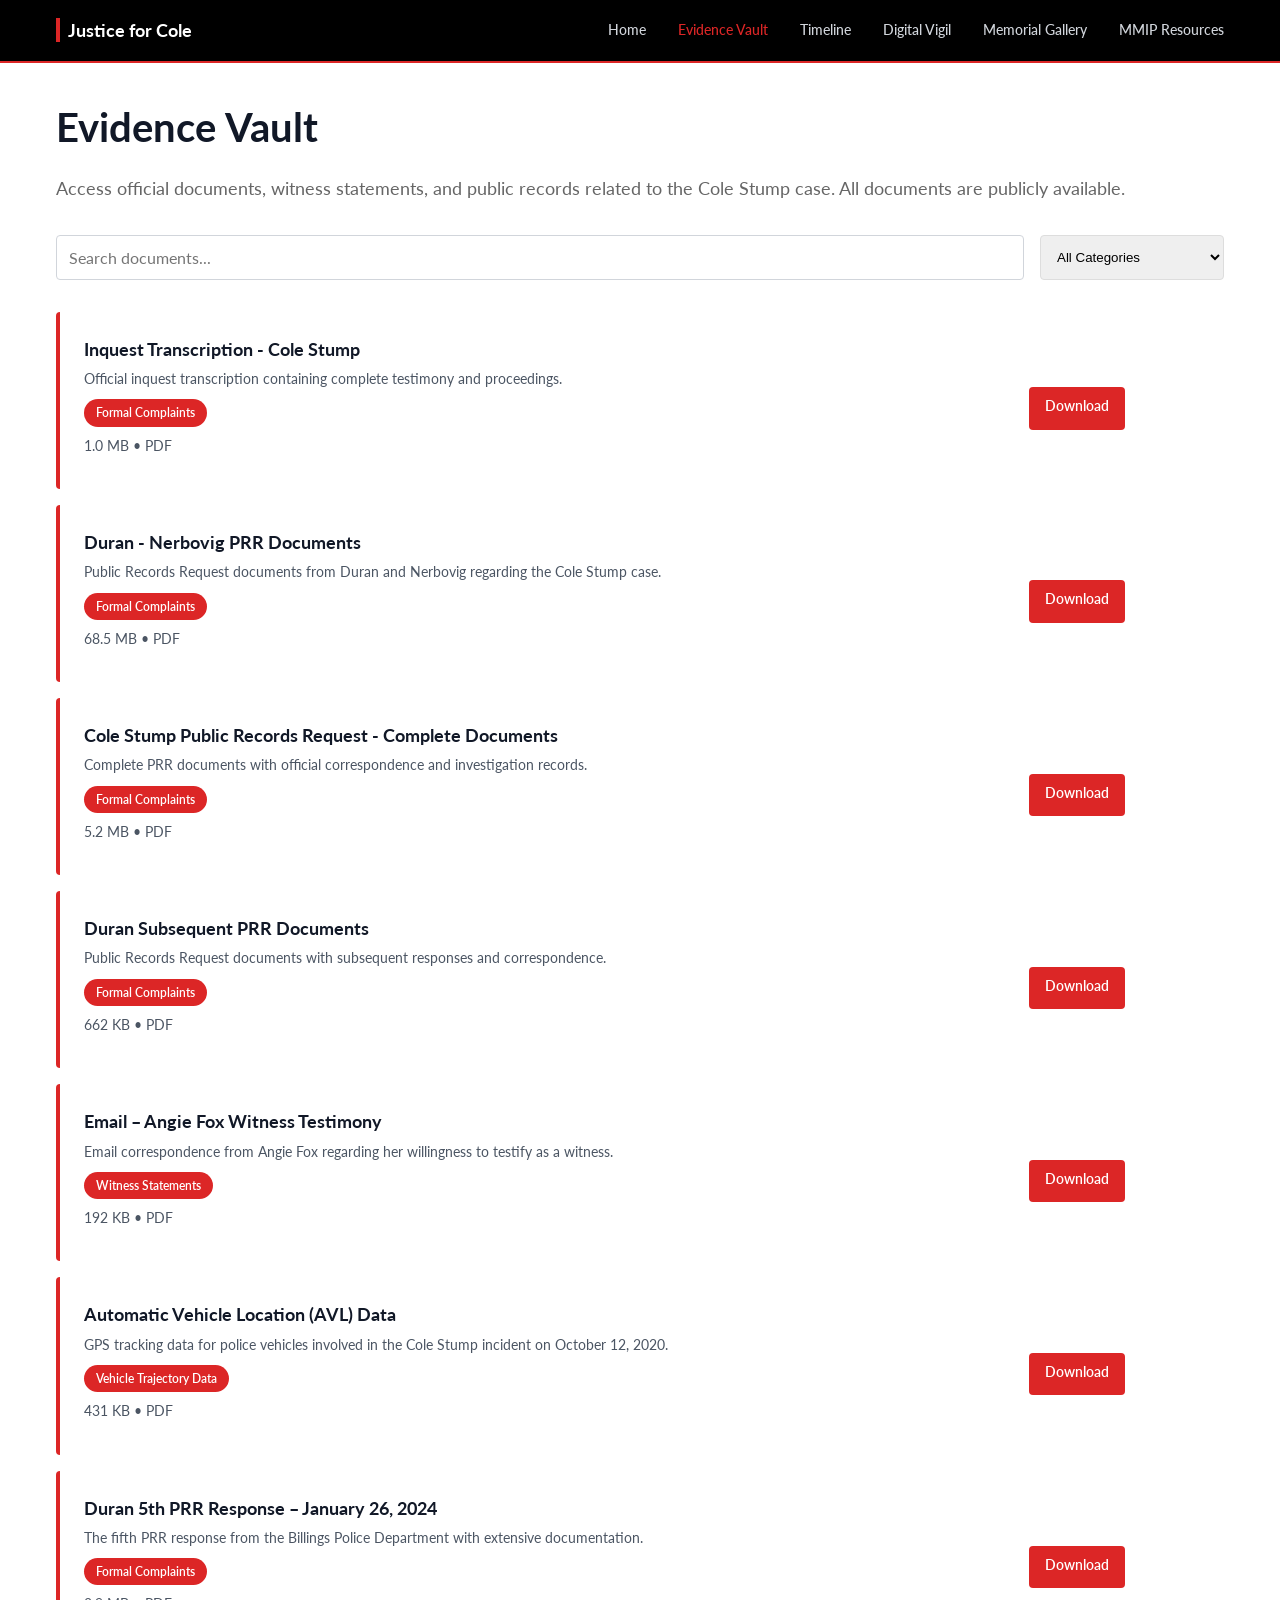
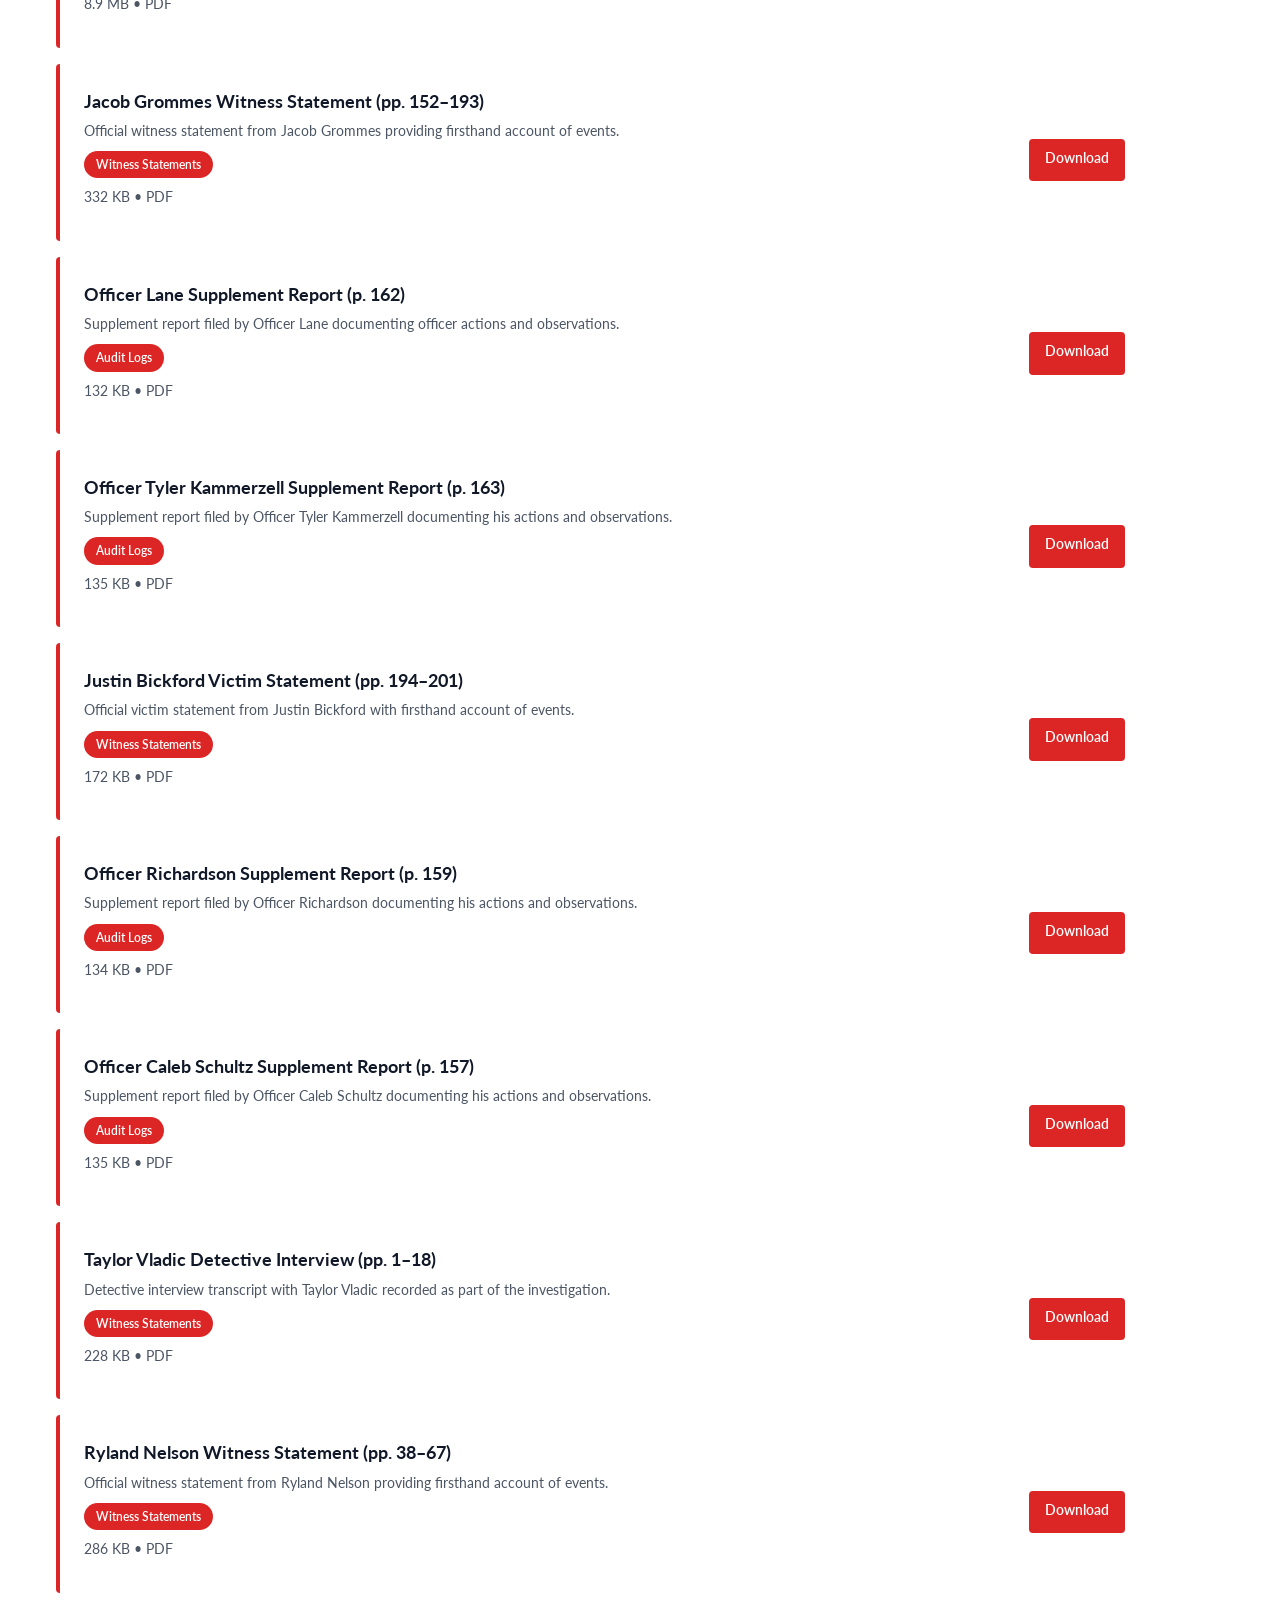
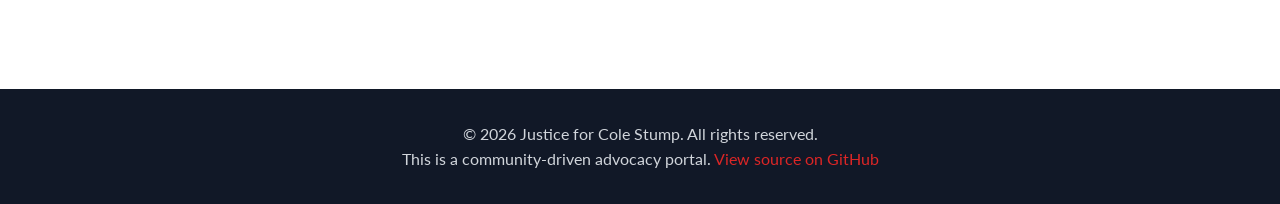
==== evidence-vault.html @ f4d01544 "Initial commit: Justice for Cole Stump - Static website" ====
<!DOCTYPE html>
<html lang="en">
<head>
  <meta charset="UTF-8">
  <meta name="viewport" content="width=device-width, initial-scale=1.0">
  <title>Evidence Vault - Justice for Cole Stump</title>
  <link rel="preconnect" href="https://fonts.googleapis.com">
  <link rel="preconnect" href="https://fonts.gstatic.com" crossorigin>
  <link href="https://fonts.googleapis.com/css2?family=Playfair+Display:wght@700;800;900&family=Lato:wght@400;500;700&display=swap" rel="stylesheet">
  <link rel="stylesheet" href="css/style.css">
</head>
<body>
  <!-- Navigation Header -->
  <header>
    <div class="header-container">
      <a href="index.html" class="logo">
        <div class="logo-bar"></div>
        <span>Justice for Cole</span>
      </a>
      
      <nav>
        <a href="index.html">Home</a>
        <a href="evidence-vault.html">Evidence Vault</a>
        <a href="timeline.html">Timeline</a>
        <a href="vigil.html">Digital Vigil</a>
        <a href="gallery.html">Memorial Gallery</a>
        <a href="mmip-resources.html">MMIP Resources</a>
      </nav>

      <button class="menu-toggle">☰</button>
    </div>

    <nav class="mobile-nav">
      <a href="index.html">Home</a>
      <a href="evidence-vault.html">Evidence Vault</a>
      <a href="timeline.html">Timeline</a>
      <a href="vigil.html">Digital Vigil</a>
      <a href="gallery.html">Memorial Gallery</a>
      <a href="mmip-resources.html">MMIP Resources</a>
    </nav>
  </header>

  <!-- Main Content -->
  <main>
    <section class="container">
      <h1 style="font-size: 2.5rem; margin-bottom: 1rem;">Evidence Vault</h1>
      <p style="font-size: 1.1rem; color: #666; margin-bottom: 2rem;">
        Access official documents, witness statements, and public records related to the Cole Stump case. All documents are publicly available.
      </p>

      <!-- Search and Filter -->
      <div style="display: flex; gap: 1rem; margin-bottom: 2rem; flex-wrap: wrap;">
        <input 
          type="text" 
          id="evidence-search" 
          placeholder="Search documents..." 
          style="flex: 1; min-width: 200px;"
        >
        <select id="category-filter" style="padding: 0.75rem; border: 1px solid #ddd; border-radius: 4px;">
          <option value="">All Categories</option>
          <option value="Formal Complaints">Formal Complaints</option>
          <option value="Witness Statements">Witness Statements</option>
          <option value="Audit Logs">Audit Logs</option>
          <option value="Vehicle Trajectory Data">Vehicle Trajectory Data</option>
        </select>
      </div>

      <!-- Evidence List -->
      <div class="evidence-list">
        <!-- Document 1 -->
        <div class="evidence-item">
          <div class="evidence-info">
            <h4>Inquest Transcription - Cole Stump</h4>
            <p>Official inquest transcription containing complete testimony and proceedings.</p>
            <span class="evidence-category">Formal Complaints</span>
            <p class="text-small text-gray" style="margin-top: 0.5rem;">1.0 MB • PDF</p>
          </div>
          <div class="evidence-actions">
            <a href="documents/inquest-transcription.pdf" target="_blank" class="btn btn-primary btn-small">Download</a>
            <a href="documents/inquest-transcription.pdf" class="btn btn-secondary btn-small">View</a>
          </div>
        </div>

        <!-- Document 2 -->
        <div class="evidence-item">
          <div class="evidence-info">
            <h4>Duran - Nerbovig PRR Documents</h4>
            <p>Public Records Request documents from Duran and Nerbovig regarding the Cole Stump case.</p>
            <span class="evidence-category">Formal Complaints</span>
            <p class="text-small text-gray" style="margin-top: 0.5rem;">68.5 MB • PDF</p>
          </div>
          <div class="evidence-actions">
            <a href="documents/duran-nerbovig-prr.pdf" target="_blank" class="btn btn-primary btn-small">Download</a>
            <a href="documents/duran-nerbovig-prr.pdf" class="btn btn-secondary btn-small">View</a>
          </div>
        </div>

        <!-- Document 3 -->
        <div class="evidence-item">
          <div class="evidence-info">
            <h4>Cole Stump Public Records Request - Complete Documents</h4>
            <p>Complete PRR documents with official correspondence and investigation records.</p>
            <span class="evidence-category">Formal Complaints</span>
            <p class="text-small text-gray" style="margin-top: 0.5rem;">5.2 MB • PDF</p>
          </div>
          <div class="evidence-actions">
            <a href="documents/cole-stump-prr.pdf" target="_blank" class="btn btn-primary btn-small">Download</a>
            <a href="documents/cole-stump-prr.pdf" class="btn btn-secondary btn-small">View</a>
          </div>
        </div>

        <!-- Document 4 -->
        <div class="evidence-item">
          <div class="evidence-info">
            <h4>Duran Subsequent PRR Documents</h4>
            <p>Public Records Request documents with subsequent responses and correspondence.</p>
            <span class="evidence-category">Formal Complaints</span>
            <p class="text-small text-gray" style="margin-top: 0.5rem;">662 KB • PDF</p>
          </div>
          <div class="evidence-actions">
            <a href="documents/duran-subsequent-prr.pdf" target="_blank" class="btn btn-primary btn-small">Download</a>
            <a href="documents/duran-subsequent-prr.pdf" class="btn btn-secondary btn-small">View</a>
          </div>
        </div>

        <!-- Document 5 -->
        <div class="evidence-item">
          <div class="evidence-info">
            <h4>Email – Angie Fox Witness Testimony</h4>
            <p>Email correspondence from Angie Fox regarding her willingness to testify as a witness.</p>
            <span class="evidence-category">Witness Statements</span>
            <p class="text-small text-gray" style="margin-top: 0.5rem;">192 KB • PDF</p>
          </div>
          <div class="evidence-actions">
            <a href="documents/angie-fox-testimony.pdf" target="_blank" class="btn btn-primary btn-small">Download</a>
            <a href="documents/angie-fox-testimony.pdf" class="btn btn-secondary btn-small">View</a>
          </div>
        </div>

        <!-- Document 6 -->
        <div class="evidence-item">
          <div class="evidence-info">
            <h4>Automatic Vehicle Location (AVL) Data</h4>
            <p>GPS tracking data for police vehicles involved in the Cole Stump incident on October 12, 2020.</p>
            <span class="evidence-category">Vehicle Trajectory Data</span>
            <p class="text-small text-gray" style="margin-top: 0.5rem;">431 KB • PDF</p>
          </div>
          <div class="evidence-actions">
            <a href="documents/avl-data.pdf" target="_blank" class="btn btn-primary btn-small">Download</a>
            <a href="documents/avl-data.pdf" class="btn btn-secondary btn-small">View</a>
          </div>
        </div>

        <!-- Document 7 -->
        <div class="evidence-item">
          <div class="evidence-info">
            <h4>Duran 5th PRR Response – January 26, 2024</h4>
            <p>The fifth PRR response from the Billings Police Department with extensive documentation.</p>
            <span class="evidence-category">Formal Complaints</span>
            <p class="text-small text-gray" style="margin-top: 0.5rem;">8.9 MB • PDF</p>
          </div>
          <div class="evidence-actions">
            <a href="documents/duran-5th-prr.pdf" target="_blank" class="btn btn-primary btn-small">Download</a>
            <a href="documents/duran-5th-prr.pdf" class="btn btn-secondary btn-small">View</a>
          </div>
        </div>

        <!-- Document 8 -->
        <div class="evidence-item">
          <div class="evidence-info">
            <h4>Jacob Grommes Witness Statement (pp. 152–193)</h4>
            <p>Official witness statement from Jacob Grommes providing firsthand account of events.</p>
            <span class="evidence-category">Witness Statements</span>
            <p class="text-small text-gray" style="margin-top: 0.5rem;">332 KB • PDF</p>
          </div>
          <div class="evidence-actions">
            <a href="documents/grommes-statement.pdf" target="_blank" class="btn btn-primary btn-small">Download</a>
            <a href="documents/grommes-statement.pdf" class="btn btn-secondary btn-small">View</a>
          </div>
        </div>

        <!-- Document 9 -->
        <div class="evidence-item">
          <div class="evidence-info">
            <h4>Officer Lane Supplement Report (p. 162)</h4>
            <p>Supplement report filed by Officer Lane documenting officer actions and observations.</p>
            <span class="evidence-category">Audit Logs</span>
            <p class="text-small text-gray" style="margin-top: 0.5rem;">132 KB • PDF</p>
          </div>
          <div class="evidence-actions">
            <a href="documents/lane-report.pdf" target="_blank" class="btn btn-primary btn-small">Download</a>
            <a href="documents/lane-report.pdf" class="btn btn-secondary btn-small">View</a>
          </div>
        </div>

        <!-- Document 10 -->
        <div class="evidence-item">
          <div class="evidence-info">
            <h4>Officer Tyler Kammerzell Supplement Report (p. 163)</h4>
            <p>Supplement report filed by Officer Tyler Kammerzell documenting his actions and observations.</p>
            <span class="evidence-category">Audit Logs</span>
            <p class="text-small text-gray" style="margin-top: 0.5rem;">135 KB • PDF</p>
          </div>
          <div class="evidence-actions">
            <a href="documents/kammerzell-report.pdf" target="_blank" class="btn btn-primary btn-small">Download</a>
            <a href="documents/kammerzell-report.pdf" class="btn btn-secondary btn-small">View</a>
          </div>
        </div>

        <!-- Document 11 -->
        <div class="evidence-item">
          <div class="evidence-info">
            <h4>Justin Bickford Victim Statement (pp. 194–201)</h4>
            <p>Official victim statement from Justin Bickford with firsthand account of events.</p>
            <span class="evidence-category">Witness Statements</span>
            <p class="text-small text-gray" style="margin-top: 0.5rem;">172 KB • PDF</p>
          </div>
          <div class="evidence-actions">
            <a href="documents/bickford-statement.pdf" target="_blank" class="btn btn-primary btn-small">Download</a>
            <a href="documents/bickford-statement.pdf" class="btn btn-secondary btn-small">View</a>
          </div>
        </div>

        <!-- Document 12 -->
        <div class="evidence-item">
          <div class="evidence-info">
            <h4>Officer Richardson Supplement Report (p. 159)</h4>
            <p>Supplement report filed by Officer Richardson documenting his actions and observations.</p>
            <span class="evidence-category">Audit Logs</span>
            <p class="text-small text-gray" style="margin-top: 0.5rem;">134 KB • PDF</p>
          </div>
          <div class="evidence-actions">
            <a href="documents/richardson-report.pdf" target="_blank" class="btn btn-primary btn-small">Download</a>
            <a href="documents/richardson-report.pdf" class="btn btn-secondary btn-small">View</a>
          </div>
        </div>

        <!-- Document 13 -->
        <div class="evidence-item">
          <div class="evidence-info">
            <h4>Officer Caleb Schultz Supplement Report (p. 157)</h4>
            <p>Supplement report filed by Officer Caleb Schultz documenting his actions and observations.</p>
            <span class="evidence-category">Audit Logs</span>
            <p class="text-small text-gray" style="margin-top: 0.5rem;">135 KB • PDF</p>
          </div>
          <div class="evidence-actions">
            <a href="documents/schultz-report.pdf" target="_blank" class="btn btn-primary btn-small">Download</a>
            <a href="documents/schultz-report.pdf" class="btn btn-secondary btn-small">View</a>
          </div>
        </div>

        <!-- Document 14 -->
        <div class="evidence-item">
          <div class="evidence-info">
            <h4>Taylor Vladic Detective Interview (pp. 1–18)</h4>
            <p>Detective interview transcript with Taylor Vladic recorded as part of the investigation.</p>
            <span class="evidence-category">Witness Statements</span>
            <p class="text-small text-gray" style="margin-top: 0.5rem;">228 KB • PDF</p>
          </div>
          <div class="evidence-actions">
            <a href="documents/vladic-interview.pdf" target="_blank" class="btn btn-primary btn-small">Download</a>
            <a href="documents/vladic-interview.pdf" class="btn btn-secondary btn-small">View</a>
          </div>
        </div>

        <!-- Document 15 -->
        <div class="evidence-item">
          <div class="evidence-info">
            <h4>Ryland Nelson Witness Statement (pp. 38–67)</h4>
            <p>Official witness statement from Ryland Nelson providing firsthand account of events.</p>
            <span class="evidence-category">Witness Statements</span>
            <p class="text-small text-gray" style="margin-top: 0.5rem;">286 KB • PDF</p>
          </div>
          <div class="evidence-actions">
            <a href="documents/nelson-statement.pdf" target="_blank" class="btn btn-primary btn-small">Download</a>
            <a href="documents/nelson-statement.pdf" class="btn btn-secondary btn-small">View</a>
          </div>
        </div>
      </div>
    </section>
  </main>

  <!-- Footer -->
  <footer>
    <p>&copy; 2026 Justice for Cole Stump. All rights reserved.</p>
    <p>This is a community-driven advocacy portal. <a href="https://github.com/tduran2003/cole-stump-justice-static">View source on GitHub</a></p>
  </footer>

  <script src="js/main.js"></script>
</body>
</html>
---- css/style.css ----
/* ============================================================================
   Justice for Cole Stump - Static HTML/CSS/JS Website
   Pure static site - No backend required
   ============================================================================ */

:root {
  --color-black: #000000;
  --color-white: #ffffff;
  --color-red: #dc2626;
  --color-red-dark: #991b1b;
  --color-gray-900: #111827;
  --color-gray-800: #1f2937;
  --color-gray-700: #374151;
  --color-gray-600: #4b5563;
  --color-gray-300: #d1d5db;
  --color-gray-200: #e5e7eb;
  --color-gray-100: #f3f4f6;
}

* {
  margin: 0;
  padding: 0;
  box-sizing: border-box;
}

html {
  scroll-behavior: smooth;
}

body {
  font-family: 'Lato', -apple-system, BlinkMacSystemFont, 'Segoe UI', sans-serif;
  background-color: var(--color-white);
  color: var(--color-gray-900);
  line-height: 1.6;
}

/* ============================================================================
   Navigation Header
   ============================================================================ */

header {
  background-color: var(--color-black);
  color: var(--color-white);
  position: sticky;
  top: 0;
  z-index: 50;
  border-bottom: 2px solid var(--color-red);
}

.header-container {
  max-width: 1200px;
  margin: 0 auto;
  padding: 1rem;
  display: flex;
  justify-content: space-between;
  align-items: center;
}

.logo {
  display: flex;
  align-items: center;
  gap: 0.5rem;
  text-decoration: none;
  color: var(--color-white);
  font-weight: bold;
  font-size: 1.125rem;
  transition: opacity 0.3s;
}

.logo:hover {
  opacity: 0.8;
}

.logo-bar {
  width: 4px;
  height: 24px;
  background-color: var(--color-red);
}

/* Desktop Navigation */
nav {
  display: flex;
  gap: 2rem;
}

nav a {
  color: var(--color-gray-300);
  text-decoration: none;
  font-weight: 500;
  font-size: 0.875rem;
  transition: color 0.3s;
}

nav a:hover {
  color: var(--color-red);
}

/* Mobile Menu Button */
.menu-toggle {
  display: none;
  background: none;
  border: none;
  color: var(--color-white);
  cursor: pointer;
  font-size: 1.5rem;
  padding: 0.5rem;
}

/* Mobile Navigation */
.mobile-nav {
  display: none;
  position: absolute;
  top: 100%;
  left: 0;
  right: 0;
  background-color: var(--color-black);
  border-top: 1px solid var(--color-gray-800);
  padding: 1rem;
  flex-direction: column;
  gap: 0.5rem;
}

.mobile-nav.active {
  display: flex;
}

.mobile-nav a {
  display: block;
  padding: 0.75rem 1rem;
  color: var(--color-gray-300);
  text-decoration: none;
  border-radius: 4px;
  transition: background-color 0.3s;
}

.mobile-nav a:hover {
  background-color: var(--color-red);
  color: var(--color-white);
}

/* ============================================================================
   Main Content
   ============================================================================ */

main {
  min-height: calc(100vh - 200px);
}

.container {
  max-width: 1200px;
  margin: 0 auto;
  padding: 2rem 1rem;
}

/* ============================================================================
   Hero Section
   ============================================================================ */

.hero {
  background: linear-gradient(135deg, rgba(0,0,0,0.8) 0%, rgba(153,27,27,0.6) 100%),
              url('data:image/svg+xml,<svg xmlns="http://www.w3.org/2000/svg" viewBox="0 0 1200 600"><defs><pattern id="grid" width="40" height="40" patternUnits="userSpaceOnUse"><path d="M 40 0 L 0 0 0 40" fill="none" stroke="rgba(255,255,255,0.05)" stroke-width="1"/></pattern></defs><rect width="1200" height="600" fill="black"/><rect width="1200" height="600" fill="url(%23grid)"/></svg>');
  background-attachment: fixed;
  color: var(--color-white);
  padding: 6rem 2rem;
  text-align: center;
  min-height: 500px;
  display: flex;
  flex-direction: column;
  justify-content: center;
  align-items: center;
}

.hero h1 {
  font-family: 'Playfair Display', serif;
  font-size: 3.5rem;
  font-weight: 900;
  margin-bottom: 1rem;
  text-shadow: 2px 2px 4px rgba(0,0,0,0.5);
}

.hero p {
  font-size: 1.25rem;
  max-width: 600px;
  margin-bottom: 2rem;
  line-height: 1.8;
}

.hero-buttons {
  display: flex;
  gap: 1rem;
  justify-content: center;
  flex-wrap: wrap;
}

/* ============================================================================
   Buttons
   ============================================================================ */

.btn {
  display: inline-block;
  padding: 0.75rem 1.5rem;
  border-radius: 4px;
  text-decoration: none;
  font-weight: 600;
  transition: all 0.3s;
  cursor: pointer;
  border: none;
  font-size: 1rem;
}

.btn-primary {
  background-color: var(--color-red);
  color: var(--color-white);
}

.btn-primary:hover {
  background-color: var(--color-red-dark);
  transform: translateY(-2px);
}

.btn-secondary {
  background-color: transparent;
  color: var(--color-white);
  border: 2px solid var(--color-white);
}

.btn-secondary:hover {
  background-color: var(--color-white);
  color: var(--color-black);
}

/* ============================================================================
   Cards & Sections
   ============================================================================ */

.card {
  background-color: var(--color-white);
  border: 1px solid var(--color-gray-200);
  border-radius: 8px;
  padding: 1.5rem;
  transition: all 0.3s;
}

.card:hover {
  box-shadow: 0 10px 25px rgba(0,0,0,0.1);
  transform: translateY(-2px);
}

.card h3 {
  font-size: 1.25rem;
  margin-bottom: 0.5rem;
  color: var(--color-gray-900);
}

.card p {
  color: var(--color-gray-600);
  margin-bottom: 1rem;
}

.cards-grid {
  display: grid;
  grid-template-columns: repeat(auto-fit, minmax(300px, 1fr));
  gap: 2rem;
  margin: 2rem 0;
}

/* ============================================================================
   Evidence Vault
   ============================================================================ */

.evidence-list {
  display: grid;
  gap: 1rem;
}

.evidence-item {
  background-color: var(--color-gray-50);
  border-left: 4px solid var(--color-red);
  padding: 1.5rem;
  border-radius: 4px;
  display: flex;
  justify-content: space-between;
  align-items: center;
  flex-wrap: wrap;
}

.evidence-info h4 {
  font-size: 1.1rem;
  margin-bottom: 0.25rem;
  color: var(--color-gray-900);
}

.evidence-info p {
  font-size: 0.875rem;
  color: var(--color-gray-600);
  margin-bottom: 0.5rem;
}

.evidence-category {
  display: inline-block;
  background-color: var(--color-red);
  color: var(--color-white);
  padding: 0.25rem 0.75rem;
  border-radius: 20px;
  font-size: 0.75rem;
  font-weight: 600;
}

.evidence-actions {
  display: flex;
  gap: 0.5rem;
  margin-top: 1rem;
}

.btn-small {
  padding: 0.5rem 1rem;
  font-size: 0.875rem;
}

/* ============================================================================
   Timeline
   ============================================================================ */

.timeline {
  position: relative;
  padding: 2rem 0;
}

.timeline::before {
  content: '';
  position: absolute;
  left: 50%;
  transform: translateX(-50%);
  width: 2px;
  height: 100%;
  background-color: var(--color-red);
}

.timeline-item {
  margin-bottom: 2rem;
  width: 45%;
}

.timeline-item:nth-child(odd) {
  margin-left: 0;
  text-align: right;
  padding-right: 5%;
}

.timeline-item:nth-child(even) {
  margin-left: 55%;
  text-align: left;
  padding-left: 5%;
}

.timeline-content {
  background-color: var(--color-gray-100);
  padding: 1.5rem;
  border-radius: 8px;
  position: relative;
}

.timeline-content::after {
  content: '';
  position: absolute;
  width: 12px;
  height: 12px;
  background-color: var(--color-red);
  border-radius: 50%;
  top: 1.5rem;
}

.timeline-item:nth-child(odd) .timeline-content::after {
  right: -28px;
}

.timeline-item:nth-child(even) .timeline-content::after {
  left: -28px;
}

.timeline-date {
  font-weight: 700;
  color: var(--color-red);
  margin-bottom: 0.5rem;
}

.timeline-title {
  font-size: 1.1rem;
  font-weight: 600;
  margin-bottom: 0.5rem;
}

/* ============================================================================
   Photo Gallery
   ============================================================================ */

.gallery {
  display: grid;
  grid-template-columns: repeat(auto-fill, minmax(250px, 1fr));
  gap: 1.5rem;
  margin: 2rem 0;
}

.gallery-item {
  position: relative;
  overflow: hidden;
  border-radius: 8px;
  aspect-ratio: 1;
  cursor: pointer;
  background-color: var(--color-gray-200);
}

.gallery-item img {
  width: 100%;
  height: 100%;
  object-fit: cover;
  transition: transform 0.3s;
}

.gallery-item:hover img {
  transform: scale(1.05);
}

.gallery-overlay {
  position: absolute;
  top: 0;
  left: 0;
  right: 0;
  bottom: 0;
  background-color: rgba(0,0,0,0.5);
  display: flex;
  align-items: center;
  justify-content: center;
  opacity: 0;
  transition: opacity 0.3s;
}

.gallery-item:hover .gallery-overlay {
  opacity: 1;
}

.gallery-overlay-text {
  color: var(--color-white);
  text-align: center;
}

/* Lightbox */
.lightbox {
  display: none;
  position: fixed;
  top: 0;
  left: 0;
  right: 0;
  bottom: 0;
  background-color: rgba(0,0,0,0.9);
  z-index: 1000;
  align-items: center;
  justify-content: center;
}

.lightbox.active {
  display: flex;
}

.lightbox-content {
  position: relative;
  max-width: 90%;
  max-height: 90%;
}

.lightbox-image {
  max-width: 100%;
  max-height: 100%;
}

.lightbox-close {
  position: absolute;
  top: 20px;
  right: 20px;
  background: none;
  border: none;
  color: var(--color-white);
  font-size: 2rem;
  cursor: pointer;
  z-index: 1001;
}

.lightbox-nav {
  position: absolute;
  top: 50%;
  transform: translateY(-50%);
  background: none;
  border: none;
  color: var(--color-white);
  font-size: 2rem;
  cursor: pointer;
  padding: 1rem;
  z-index: 1001;
}

.lightbox-prev {
  left: 20px;
}

.lightbox-next {
  right: 20px;
}

/* ============================================================================
   Forms
   ============================================================================ */

.form-group {
  margin-bottom: 1.5rem;
}

label {
  display: block;
  margin-bottom: 0.5rem;
  font-weight: 600;
  color: var(--color-gray-900);
}

input,
textarea {
  width: 100%;
  padding: 0.75rem;
  border: 1px solid var(--color-gray-300);
  border-radius: 4px;
  font-family: inherit;
  font-size: 1rem;
  transition: border-color 0.3s;
}

input:focus,
textarea:focus {
  outline: none;
  border-color: var(--color-red);
  box-shadow: 0 0 0 3px rgba(220, 38, 38, 0.1);
}

textarea {
  resize: vertical;
  min-height: 120px;
}

/* ============================================================================
   Footer
   ============================================================================ */

footer {
  background-color: var(--color-gray-900);
  color: var(--color-gray-300);
  padding: 2rem;
  text-align: center;
  margin-top: 4rem;
}

footer a {
  color: var(--color-red);
  text-decoration: none;
}

footer a:hover {
  text-decoration: underline;
}

/* ============================================================================
   Responsive Design
   ============================================================================ */

@media (max-width: 768px) {
  nav {
    display: none;
  }

  .menu-toggle {
    display: block;
  }

  .hero h1 {
    font-size: 2.5rem;
  }

  .hero p {
    font-size: 1rem;
  }

  .hero-buttons {
    flex-direction: column;
  }

  .btn {
    width: 100%;
    text-align: center;
  }

  .timeline::before {
    left: 0;
  }

  .timeline-item {
    width: 100%;
    margin-left: 0 !important;
    padding-left: 2rem !important;
    text-align: left !important;
    padding-right: 0 !important;
  }

  .timeline-content::after {
    left: -28px !important;
    right: auto !important;
  }

  .evidence-item {
    flex-direction: column;
    align-items: flex-start;
  }

  .evidence-actions {
    width: 100%;
    margin-top: 1rem;
  }

  .btn-small {
    flex: 1;
  }

  .gallery {
    grid-template-columns: repeat(auto-fill, minmax(150px, 1fr));
  }
}

@media (max-width: 480px) {
  .hero h1 {
    font-size: 1.75rem;
  }

  .container {
    padding: 1rem;
  }

  .cards-grid {
    grid-template-columns: 1fr;
  }
}

/* ============================================================================
   Utility Classes
   ============================================================================ */

.hidden {
  display: none;
}

.text-center {
  text-align: center;
}

.mt-1 { margin-top: 0.5rem; }
.mt-2 { margin-top: 1rem; }
.mt-4 { margin-top: 2rem; }
.mb-1 { margin-bottom: 0.5rem; }
.mb-2 { margin-bottom: 1rem; }
.mb-4 { margin-bottom: 2rem; }

.text-red { color: var(--color-red); }
.text-gray { color: var(--color-gray-600); }
.text-small { font-size: 0.875rem; }

.bg-gray-50 { background-color: #f9fafb; }
.bg-gray-100 { background-color: var(--color-gray-100); }
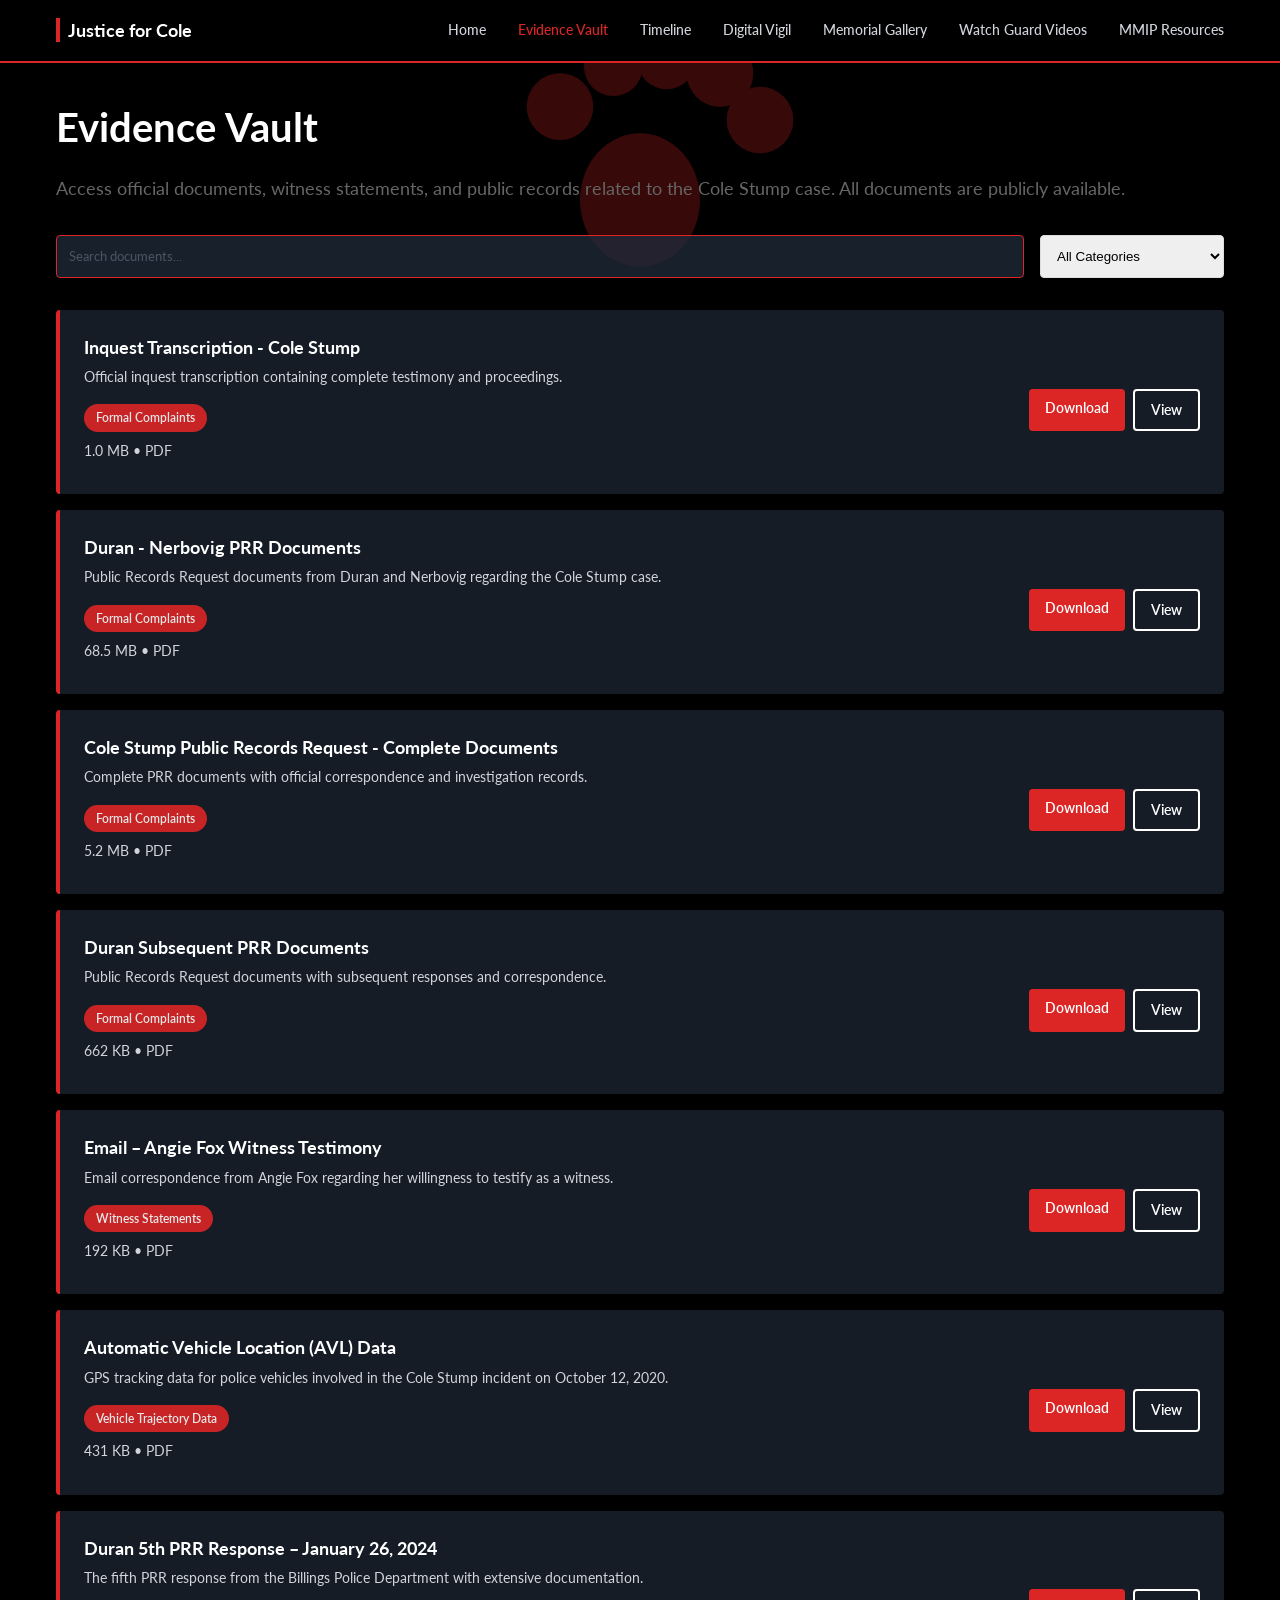
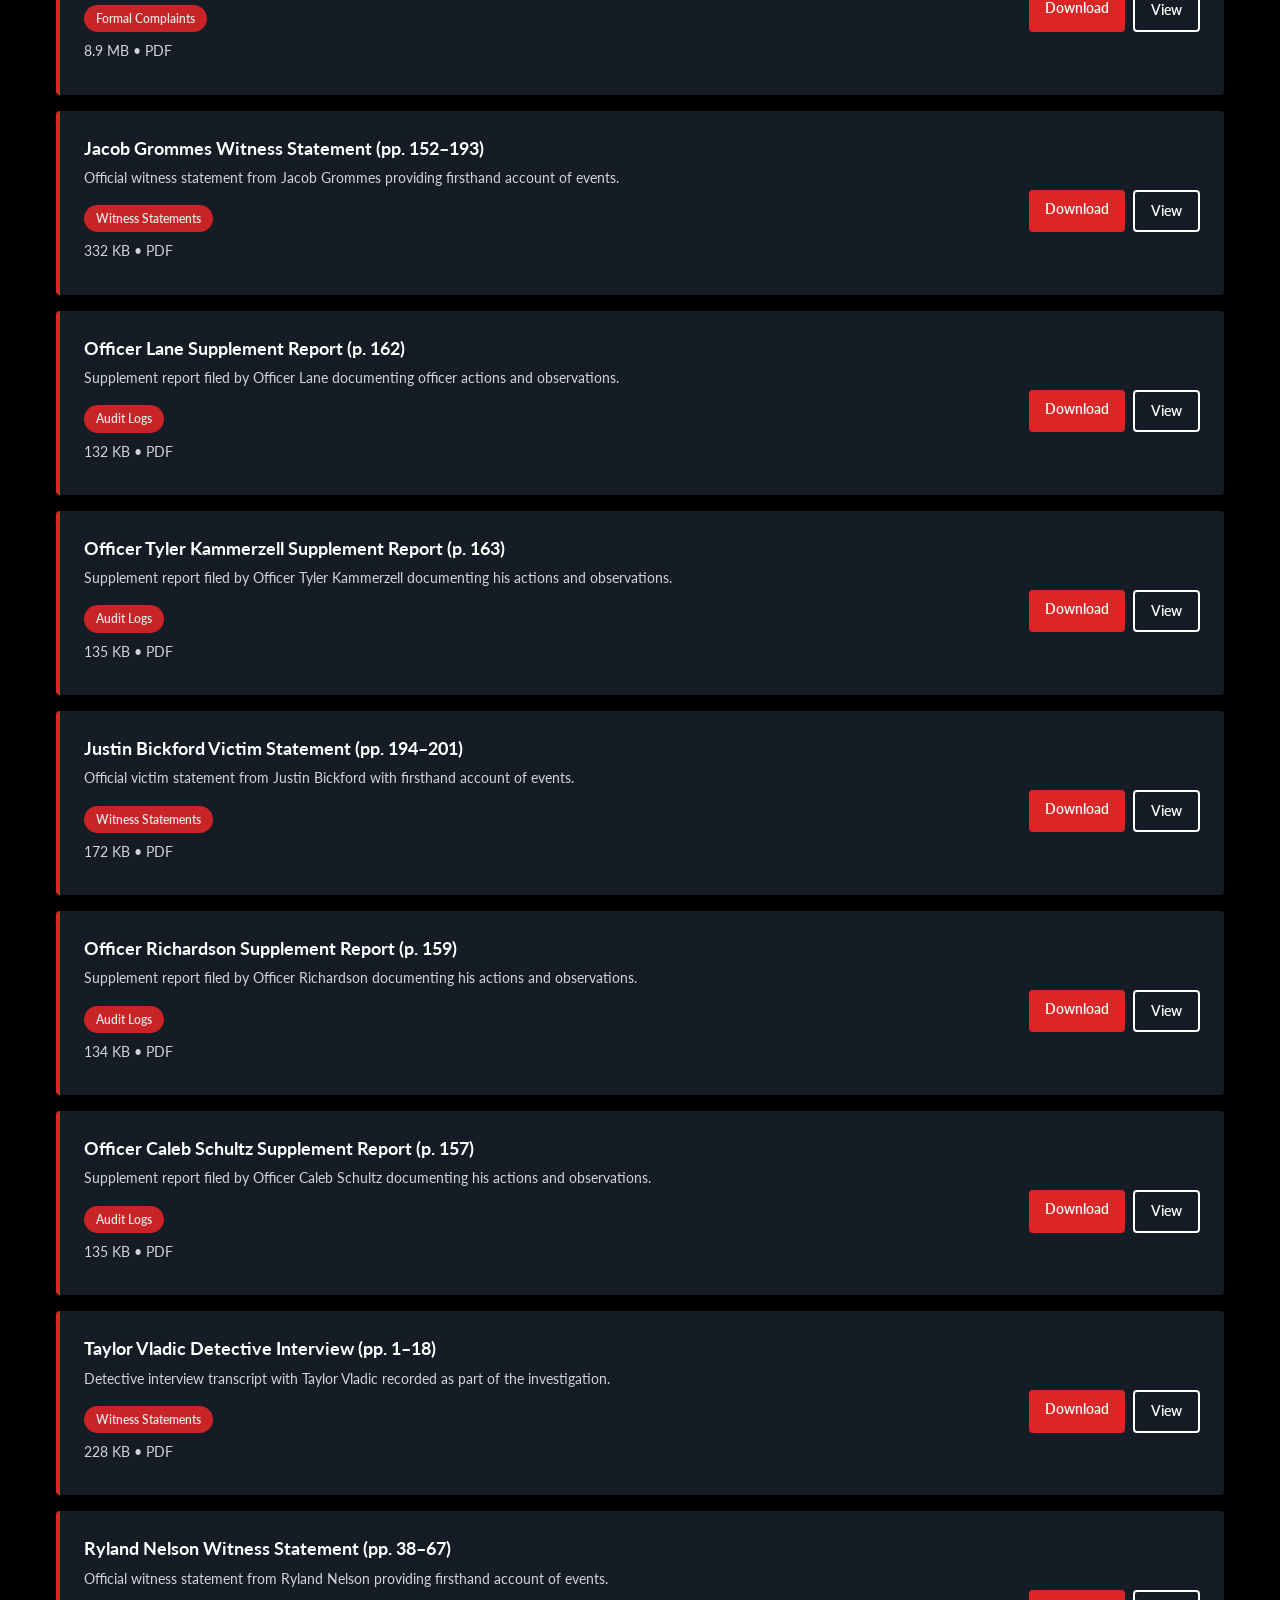
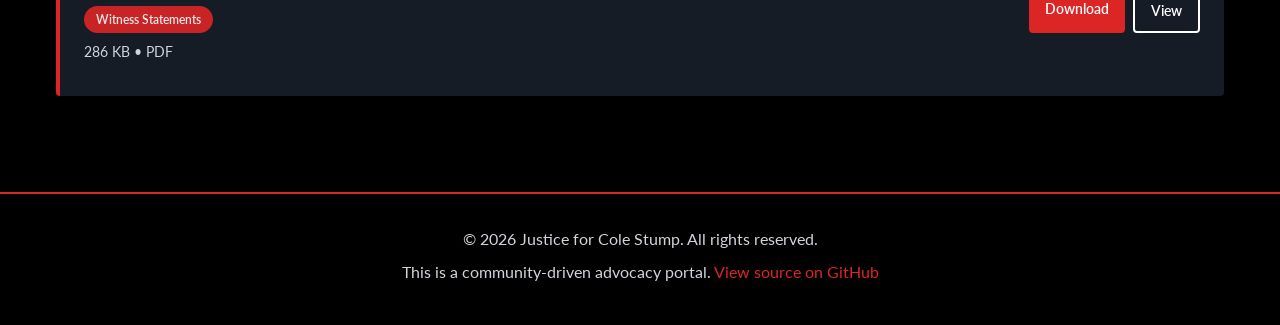
==== commit c5894889: "Add YouTube videos page with visible red handprint background" ====
--- a/evidence-vault.html
+++ b/evidence-vault.html
@@ -24,6 +24,7 @@
         <a href="timeline.html">Timeline</a>
         <a href="vigil.html">Digital Vigil</a>
         <a href="gallery.html">Memorial Gallery</a>
+        <a href="youtube.html">Watch Guard Videos</a>
         <a href="mmip-resources.html">MMIP Resources</a>
       </nav>
 
@@ -36,7 +37,8 @@
       <a href="timeline.html">Timeline</a>
       <a href="vigil.html">Digital Vigil</a>
       <a href="gallery.html">Memorial Gallery</a>
-      <a href="mmip-resources.html">MMIP Resources</a>
+      <a href="youtube.html">Watch Guard Videos</a>
+        <a href="mmip-resources.html">MMIP Resources</a>
     </nav>
   </header>
 
--- a/css/style.css
+++ b/css/style.css
@@ -29,8 +29,14 @@
 
 body {
   font-family: 'Lato', -apple-system, BlinkMacSystemFont, 'Segoe UI', sans-serif;
-  background-color: var(--color-white);
-  color: var(--color-gray-900);
+  background-color: var(--color-black);
+  background-image: 
+    url('data:image/svg+xml,<svg xmlns="http://www.w3.org/2000/svg" viewBox="0 0 400 600"><defs><style>.hand-print { fill: %23dc2626; opacity: 0.25; }</style></defs><g class="hand-print"><ellipse cx="200" cy="150" rx="45" ry="50"/><circle cx="140" cy="80" r="25"/><circle cx="180" cy="50" r="22"/><circle cx="220" cy="45" r="22"/><circle cx="260" cy="55" r="25"/><circle cx="290" cy="90" r="25"/></g></svg>');
+  background-repeat: no-repeat;
+  background-position: center top;
+  background-attachment: fixed;
+  background-size: 600px 800px;
+  color: var(--color-white);
   line-height: 1.6;
 }
 
@@ -157,9 +163,7 @@
    ============================================================================ */
 
 .hero {
-  background: linear-gradient(135deg, rgba(0,0,0,0.8) 0%, rgba(153,27,27,0.6) 100%),
-              url('data:image/svg+xml,<svg xmlns="http://www.w3.org/2000/svg" viewBox="0 0 1200 600"><defs><pattern id="grid" width="40" height="40" patternUnits="userSpaceOnUse"><path d="M 40 0 L 0 0 0 40" fill="none" stroke="rgba(255,255,255,0.05)" stroke-width="1"/></pattern></defs><rect width="1200" height="600" fill="black"/><rect width="1200" height="600" fill="url(%23grid)"/></svg>');
-  background-attachment: fixed;
+  background: linear-gradient(135deg, rgba(0,0,0,0.8) 0%, rgba(153,27,27,0.6) 100%);
   color: var(--color-white);
   padding: 6rem 2rem;
   text-align: center;
@@ -234,26 +238,28 @@
    ============================================================================ */
 
 .card {
-  background-color: var(--color-white);
-  border: 1px solid var(--color-gray-200);
+  background-color: rgba(31, 41, 55, 0.8);
+  border: 1px solid var(--color-red);
   border-radius: 8px;
   padding: 1.5rem;
   transition: all 0.3s;
+  backdrop-filter: blur(10px);
 }
 
 .card:hover {
-  box-shadow: 0 10px 25px rgba(0,0,0,0.1);
+  box-shadow: 0 10px 25px rgba(220, 38, 38, 0.3);
   transform: translateY(-2px);
+  border-color: var(--color-white);
 }
 
 .card h3 {
   font-size: 1.25rem;
   margin-bottom: 0.5rem;
-  color: var(--color-gray-900);
+  color: var(--color-white);
 }
 
 .card p {
-  color: var(--color-gray-600);
+  color: var(--color-gray-300);
   margin-bottom: 1rem;
 }
 
@@ -274,7 +280,7 @@
 }
 
 .evidence-item {
-  background-color: var(--color-gray-50);
+  background-color: rgba(31, 41, 55, 0.7);
   border-left: 4px solid var(--color-red);
   padding: 1.5rem;
   border-radius: 4px;
@@ -282,17 +288,18 @@
   justify-content: space-between;
   align-items: center;
   flex-wrap: wrap;
+  backdrop-filter: blur(10px);
 }
 
 .evidence-info h4 {
   font-size: 1.1rem;
   margin-bottom: 0.25rem;
-  color: var(--color-gray-900);
+  color: var(--color-white);
 }
 
 .evidence-info p {
   font-size: 0.875rem;
-  color: var(--color-gray-600);
+  color: var(--color-gray-300);
   margin-bottom: 0.5rem;
 }
 
@@ -304,6 +311,8 @@
   border-radius: 20px;
   font-size: 0.75rem;
   font-weight: 600;
+  margin-top: 0.5rem;
+  opacity: 0.9;
 }
 
 .evidence-actions {
@@ -354,10 +363,12 @@
 }
 
 .timeline-content {
-  background-color: var(--color-gray-100);
+  background-color: rgba(31, 41, 55, 0.8);
   padding: 1.5rem;
   border-radius: 8px;
   position: relative;
+  border: 1px solid var(--color-red);
+  color: var(--color-white);
 }
 
 .timeline-content::after {
@@ -388,6 +399,7 @@
   font-size: 1.1rem;
   font-weight: 600;
   margin-bottom: 0.5rem;
+  color: var(--color-white);
 }
 
 /* ============================================================================
@@ -407,7 +419,8 @@
   border-radius: 8px;
   aspect-ratio: 1;
   cursor: pointer;
-  background-color: var(--color-gray-200);
+  background-color: rgba(31, 41, 55, 0.8);
+  border: 1px solid var(--color-red);
 }
 
 .gallery-item img {
@@ -442,6 +455,61 @@
 .gallery-overlay-text {
   color: var(--color-white);
   text-align: center;
+}
+
+/* ============================================================================
+   YouTube Videos
+   ============================================================================ */
+
+.youtube-grid {
+  display: grid;
+  grid-template-columns: repeat(auto-fill, minmax(300px, 1fr));
+  gap: 2rem;
+  margin: 2rem 0;
+}
+
+.youtube-item {
+  background-color: rgba(31, 41, 55, 0.8);
+  border: 1px solid var(--color-red);
+  border-radius: 8px;
+  overflow: hidden;
+  transition: all 0.3s;
+}
+
+.youtube-item:hover {
+  box-shadow: 0 10px 25px rgba(220, 38, 38, 0.3);
+  transform: translateY(-2px);
+}
+
+.youtube-embed {
+  position: relative;
+  width: 100%;
+  padding-bottom: 56.25%;
+  height: 0;
+  overflow: hidden;
+}
+
+.youtube-embed iframe {
+  position: absolute;
+  top: 0;
+  left: 0;
+  width: 100%;
+  height: 100%;
+  border: none;
+}
+
+.youtube-info {
+  padding: 1rem;
+}
+
+.youtube-info h4 {
+  color: var(--color-white);
+  margin-bottom: 0.5rem;
+}
+
+.youtube-info p {
+  color: var(--color-gray-300);
+  font-size: 0.875rem;
 }
 
 /* Lightbox */
@@ -498,17 +566,22 @@
   z-index: 1001;
 }
 
-.lightbox-prev {
+.lightbox-nav.prev {
   left: 20px;
 }
 
-.lightbox-next {
+.lightbox-nav.next {
   right: 20px;
 }
 
 /* ============================================================================
    Forms
    ============================================================================ */
+
+form {
+  max-width: 600px;
+  margin: 2rem auto;
+}
 
 .form-group {
   margin-bottom: 1.5rem;
@@ -518,25 +591,30 @@
   display: block;
   margin-bottom: 0.5rem;
   font-weight: 600;
-  color: var(--color-gray-900);
+  color: var(--color-white);
 }
 
 input,
 textarea {
   width: 100%;
   padding: 0.75rem;
-  border: 1px solid var(--color-gray-300);
+  border: 1px solid var(--color-red);
   border-radius: 4px;
+  background-color: rgba(31, 41, 55, 0.8);
+  color: var(--color-white);
   font-family: inherit;
-  font-size: 1rem;
-  transition: border-color 0.3s;
+}
+
+input::placeholder,
+textarea::placeholder {
+  color: var(--color-gray-600);
 }
 
 input:focus,
 textarea:focus {
   outline: none;
-  border-color: var(--color-red);
-  box-shadow: 0 0 0 3px rgba(220, 38, 38, 0.1);
+  border-color: var(--color-white);
+  box-shadow: 0 0 0 3px rgba(220, 38, 38, 0.2);
 }
 
 textarea {
@@ -549,20 +627,26 @@
    ============================================================================ */
 
 footer {
-  background-color: var(--color-gray-900);
+  background-color: var(--color-black);
+  border-top: 2px solid var(--color-red);
+  padding: 2rem 1rem;
+  text-align: center;
   color: var(--color-gray-300);
-  padding: 2rem;
-  text-align: center;
   margin-top: 4rem;
+}
+
+footer p {
+  margin-bottom: 0.5rem;
 }
 
 footer a {
   color: var(--color-red);
   text-decoration: none;
+  transition: color 0.3s;
 }
 
 footer a:hover {
-  text-decoration: underline;
+  color: var(--color-white);
 }
 
 /* ============================================================================
@@ -570,41 +654,32 @@
    ============================================================================ */
 
 @media (max-width: 768px) {
+  .menu-toggle {
+    display: block;
+  }
+
   nav {
     display: none;
   }
 
-  .menu-toggle {
-    display: block;
-  }
-
   .hero h1 {
-    font-size: 2.5rem;
+    font-size: 2rem;
   }
 
   .hero p {
     font-size: 1rem;
   }
 
-  .hero-buttons {
-    flex-direction: column;
-  }
-
-  .btn {
-    width: 100%;
-    text-align: center;
-  }
-
   .timeline::before {
-    left: 0;
+    left: 20px;
   }
 
   .timeline-item {
     width: 100%;
     margin-left: 0 !important;
-    padding-left: 2rem !important;
+    padding-left: 60px !important;
+    padding-right: 0 !important;
     text-align: left !important;
-    padding-right: 0 !important;
   }
 
   .timeline-content::after {
@@ -612,61 +687,62 @@
     right: auto !important;
   }
 
-  .evidence-item {
-    flex-direction: column;
-    align-items: flex-start;
-  }
-
-  .evidence-actions {
-    width: 100%;
-    margin-top: 1rem;
-  }
-
-  .btn-small {
-    flex: 1;
-  }
-
-  .gallery {
-    grid-template-columns: repeat(auto-fill, minmax(150px, 1fr));
+  .cards-grid {
+    grid-template-columns: 1fr;
+  }
+
+  .youtube-grid {
+    grid-template-columns: 1fr;
   }
 }
 
 @media (max-width: 480px) {
   .hero h1 {
-    font-size: 1.75rem;
-  }
-
-  .container {
-    padding: 1rem;
-  }
-
-  .cards-grid {
-    grid-template-columns: 1fr;
+    font-size: 1.5rem;
+  }
+
+  .hero p {
+    font-size: 0.875rem;
+  }
+
+  .btn {
+    padding: 0.5rem 1rem;
+    font-size: 0.875rem;
+  }
+
+  .hero-buttons {
+    flex-direction: column;
   }
 }
 
 /* ============================================================================
    Utility Classes
    ============================================================================ */
-
-.hidden {
-  display: none;
-}
 
 .text-center {
   text-align: center;
 }
 
-.mt-1 { margin-top: 0.5rem; }
-.mt-2 { margin-top: 1rem; }
-.mt-4 { margin-top: 2rem; }
-.mb-1 { margin-bottom: 0.5rem; }
-.mb-2 { margin-bottom: 1rem; }
-.mb-4 { margin-bottom: 2rem; }
-
-.text-red { color: var(--color-red); }
-.text-gray { color: var(--color-gray-600); }
-.text-small { font-size: 0.875rem; }
-
-.bg-gray-50 { background-color: #f9fafb; }
-.bg-gray-100 { background-color: var(--color-gray-100); }
+.text-red {
+  color: var(--color-red);
+}
+
+.text-white {
+  color: var(--color-white);
+}
+
+.mt-2 {
+  margin-top: 1rem;
+}
+
+.mt-4 {
+  margin-top: 2rem;
+}
+
+.mb-2 {
+  margin-bottom: 1rem;
+}
+
+.mb-4 {
+  margin-bottom: 2rem;
+}
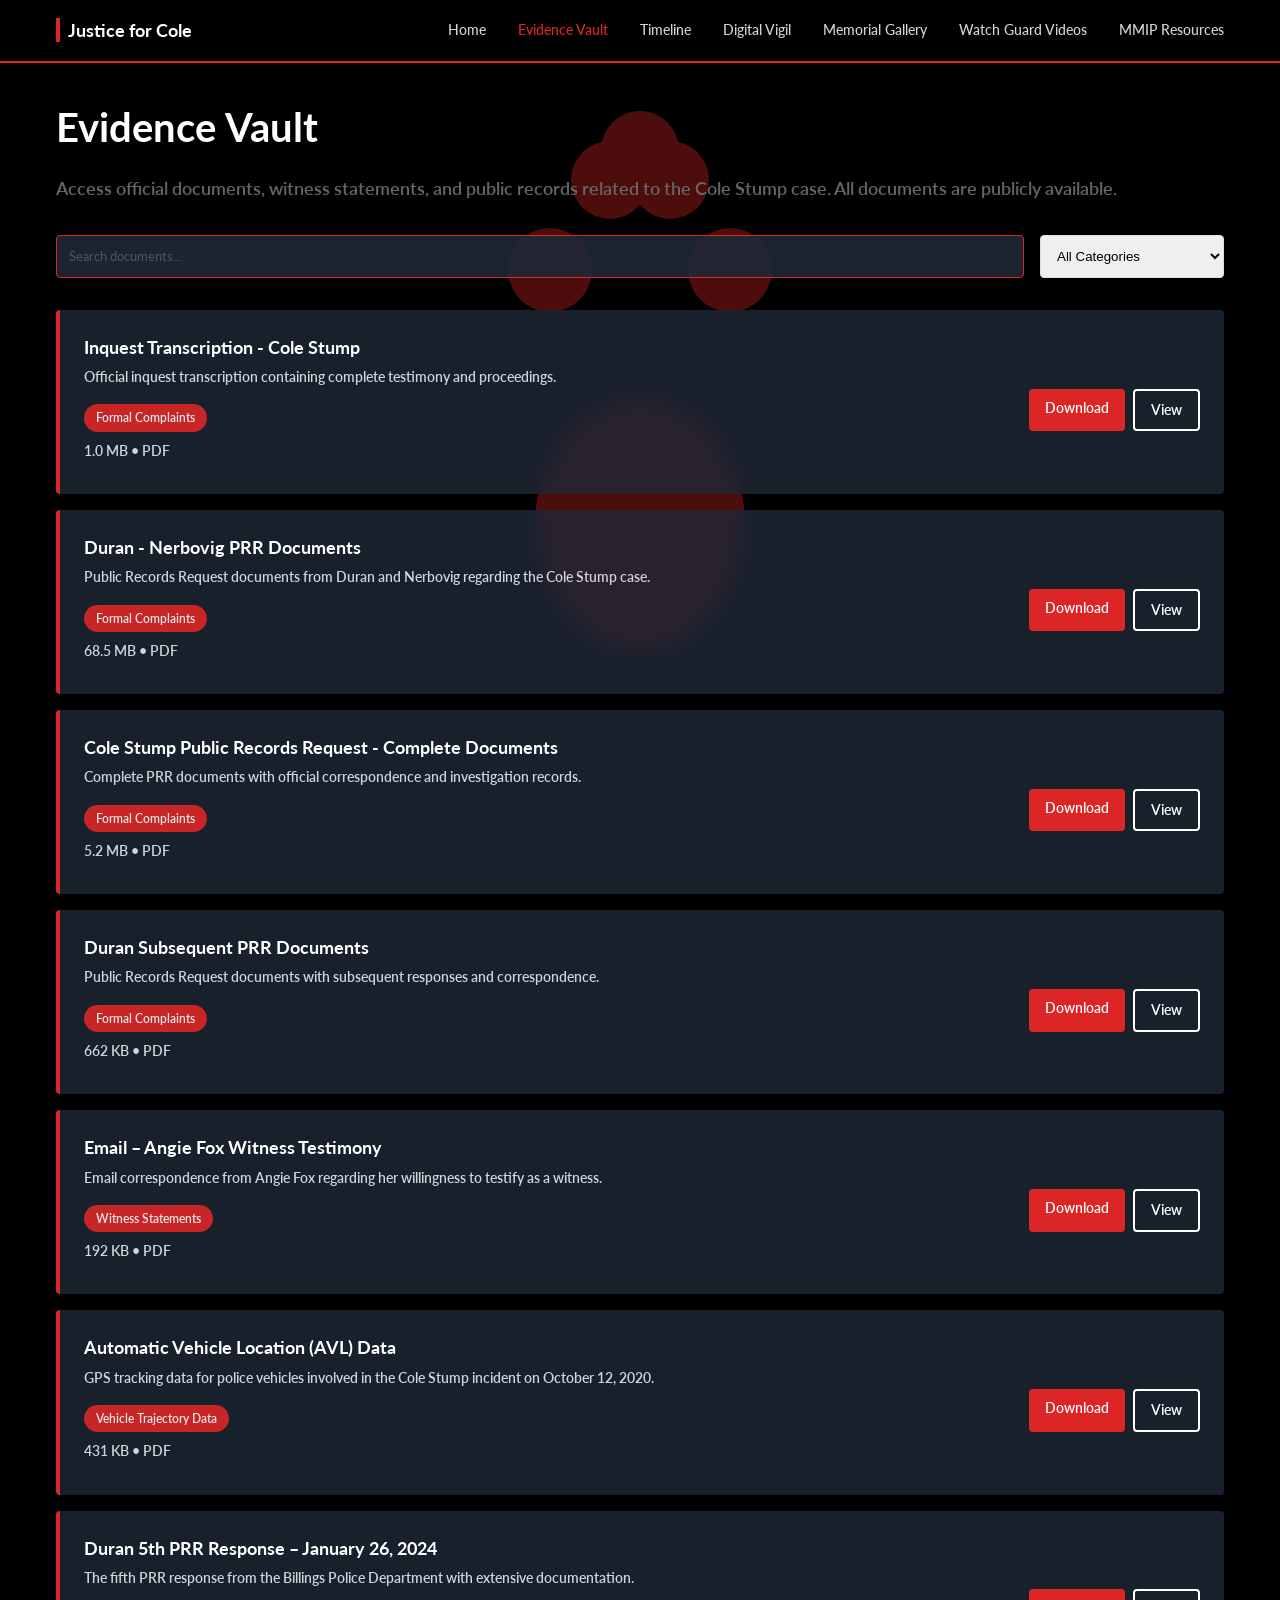
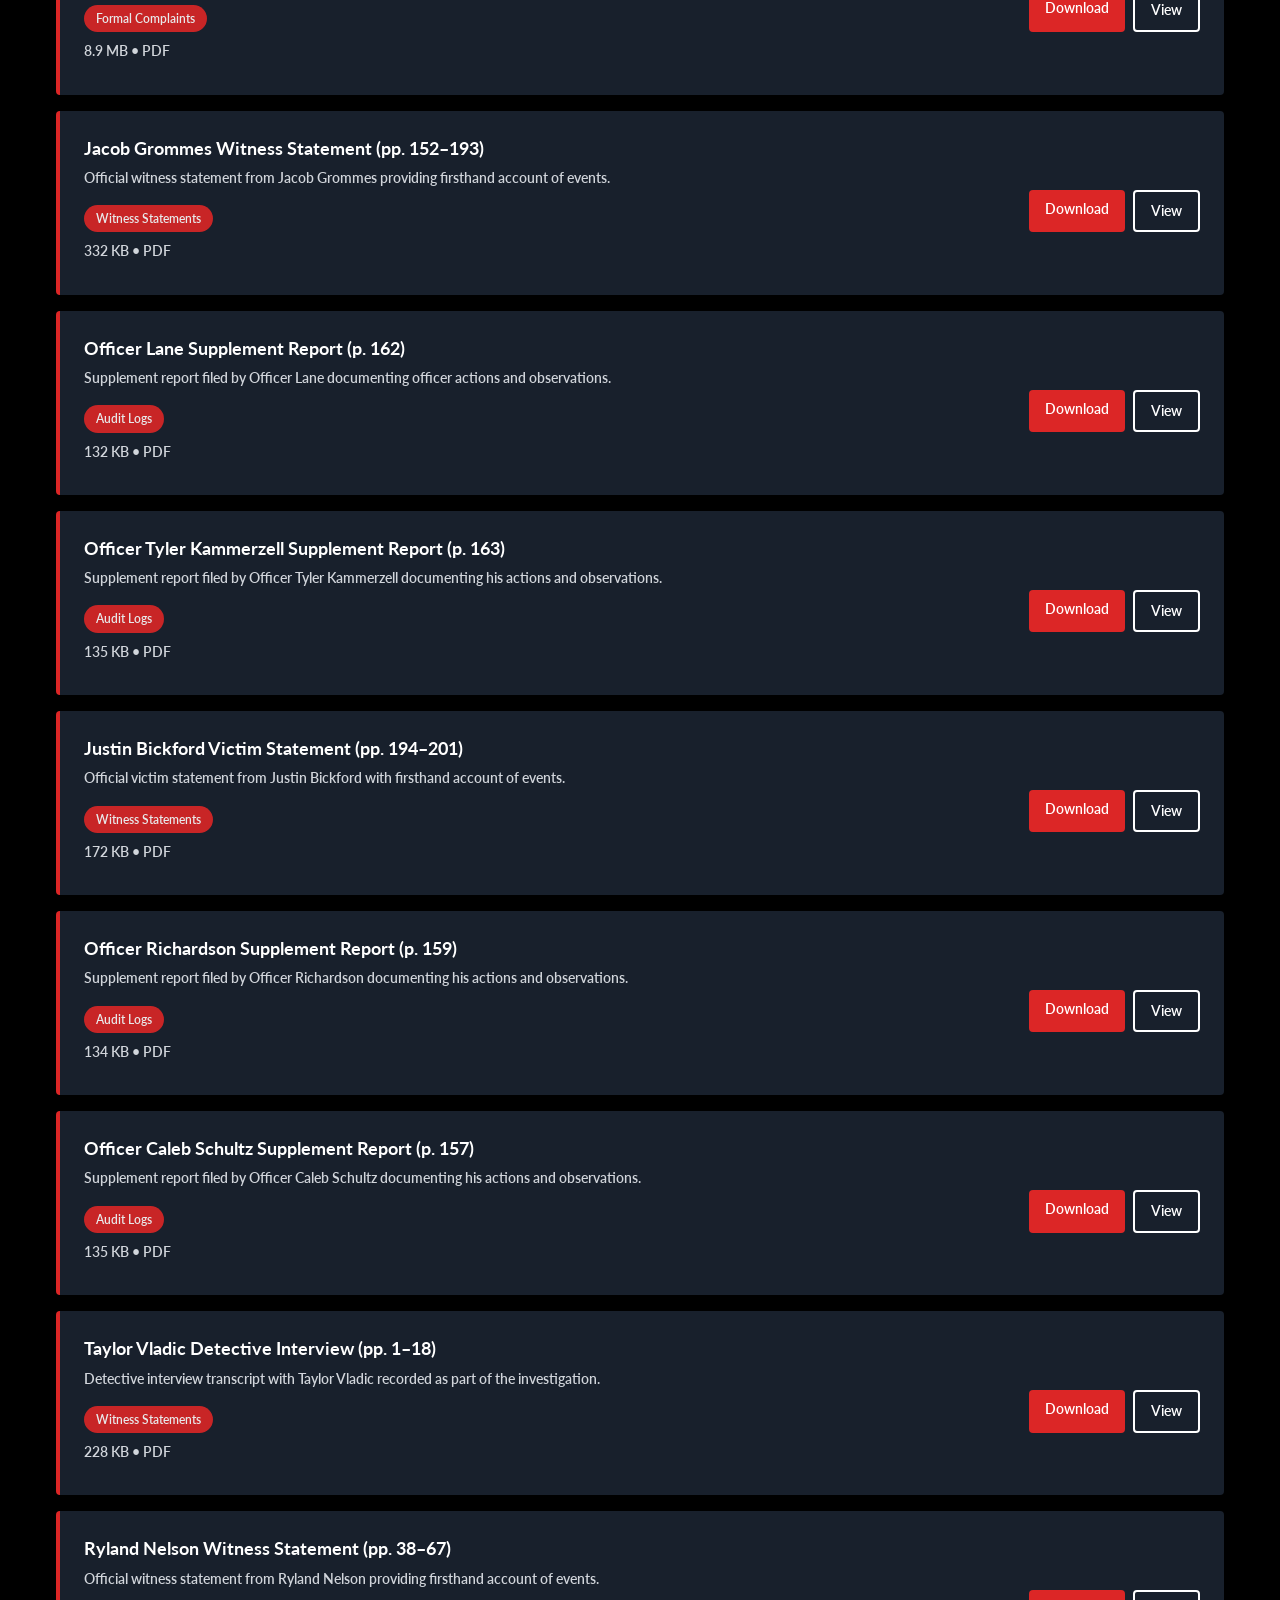
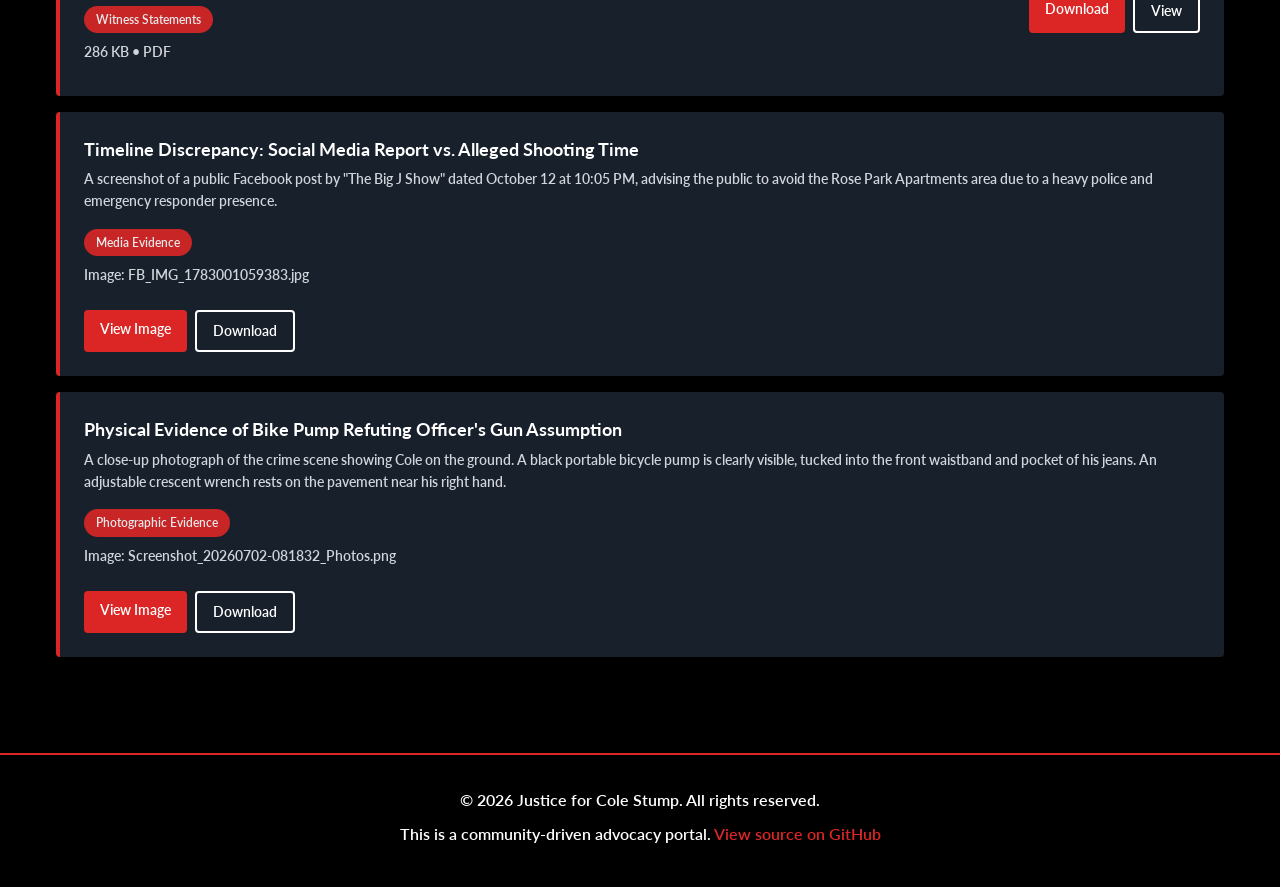
==== commit 05d88238: "Insert two evidence items (timeline discrepancy and bike pump/wrench) into evidence-vault.html" ====
--- a/evidence-vault.html
+++ b/evidence-vault.html
@@ -278,6 +278,35 @@
             <a href="documents/nelson-statement.pdf" class="btn btn-secondary btn-small">View</a>
           </div>
         </div>
+
+        <!-- New Evidence Item: Timeline Discrepancy -->
+        <div class="evidence-item">
+          <div class="evidence-info">
+            <h4>Timeline Discrepancy: Social Media Report vs. Alleged Shooting Time</h4>
+            <p>A screenshot of a public Facebook post by "The Big J Show" dated October 12 at 10:05 PM, advising the public to avoid the Rose Park Apartments area due to a heavy police and emergency responder presence.</p>
+            <span class="evidence-category">Media Evidence</span>
+            <p class="text-small text-gray" style="margin-top: 0.5rem;">Image: FB_IMG_1783001059383.jpg</p>
+          </div>
+          <div class="evidence-actions">
+            <a href="FB_IMG_1783001059383.jpg" target="_blank" class="btn btn-primary btn-small">View Image</a>
+            <a href="FB_IMG_1783001059383.jpg" download class="btn btn-secondary btn-small">Download</a>
+          </div>
+        </div>
+
+        <!-- New Evidence Item: Bike Pump / Wrench -->
+        <div class="evidence-item">
+          <div class="evidence-info">
+            <h4>Physical Evidence of Bike Pump Refuting Officer's Gun Assumption</h4>
+            <p>A close-up photograph of the crime scene showing Cole on the ground. A black portable bicycle pump is clearly visible, tucked into the front waistband and pocket of his jeans. An adjustable crescent wrench rests on the pavement near his right hand.</p>
+            <span class="evidence-category">Photographic Evidence</span>
+            <p class="text-small text-gray" style="margin-top: 0.5rem;">Image: Screenshot_20260702-081832_Photos.png</p>
+          </div>
+          <div class="evidence-actions">
+            <a href="Screenshot_20260702-081832_Photos.png" target="_blank" class="btn btn-primary btn-small">View Image</a>
+            <a href="Screenshot_20260702-081832_Photos.png" download class="btn btn-secondary btn-small">Download</a>
+          </div>
+        </div>
+
       </div>
     </section>
   </main>
--- a/css/style.css
+++ b/css/style.css
@@ -29,15 +29,15 @@
 
 body {
   font-family: 'Lato', -apple-system, BlinkMacSystemFont, 'Segoe UI', sans-serif;
-  background-color: var(--color-black);
-  background-image: 
-    url('data:image/svg+xml,<svg xmlns="http://www.w3.org/2000/svg" viewBox="0 0 400 600"><defs><style>.hand-print { fill: %23dc2626; opacity: 0.25; }</style></defs><g class="hand-print"><ellipse cx="200" cy="150" rx="45" ry="50"/><circle cx="140" cy="80" r="25"/><circle cx="180" cy="50" r="22"/><circle cx="220" cy="45" r="22"/><circle cx="260" cy="55" r="25"/><circle cx="290" cy="90" r="25"/></g></svg>');
+  background-color: #000000;
+  background-image: url('data:image/svg+xml;utf8,<svg xmlns="http://www.w3.org/2000/svg" viewBox="0 0 400 600"><defs><style>svg { background: %23000000; }</style></defs><g id="handprint" fill="%23dc2626" opacity="0.35"><ellipse cx="200" cy="350" rx="70" ry="85"/><circle cx="140" cy="180" r="28"/><circle cx="180" cy="120" r="26"/><circle cx="200" cy="100" r="26"/><circle cx="220" cy="120" r="26"/><circle cx="260" cy="180" r="28"/></g></svg>');
   background-repeat: no-repeat;
-  background-position: center top;
+  background-position: center center;
   background-attachment: fixed;
-  background-size: 600px 800px;
-  color: var(--color-white);
+  background-size: 600px 900px;
+  color: #ffffff;
   line-height: 1.6;
+  font-weight: 600;
 }
 
 /* ============================================================================
@@ -45,12 +45,12 @@
    ============================================================================ */
 
 header {
-  background-color: var(--color-black);
-  color: var(--color-white);
+  background-color: #000000;
+  color: #ffffff;
   position: sticky;
   top: 0;
   z-index: 50;
-  border-bottom: 2px solid var(--color-red);
+  border-bottom: 2px solid #dc2626;
 }
 
 .header-container {
@@ -67,7 +67,7 @@
   align-items: center;
   gap: 0.5rem;
   text-decoration: none;
-  color: var(--color-white);
+  color: #ffffff;
   font-weight: bold;
   font-size: 1.125rem;
   transition: opacity 0.3s;
@@ -80,7 +80,7 @@
 .logo-bar {
   width: 4px;
   height: 24px;
-  background-color: var(--color-red);
+  background-color: #dc2626;
 }
 
 /* Desktop Navigation */
@@ -90,7 +90,7 @@
 }
 
 nav a {
-  color: var(--color-gray-300);
+  color: #d1d5db;
   text-decoration: none;
   font-weight: 500;
   font-size: 0.875rem;
@@ -98,7 +98,7 @@
 }
 
 nav a:hover {
-  color: var(--color-red);
+  color: #dc2626;
 }
 
 /* Mobile Menu Button */
@@ -106,7 +106,7 @@
   display: none;
   background: none;
   border: none;
-  color: var(--color-white);
+  color: #ffffff;
   cursor: pointer;
   font-size: 1.5rem;
   padding: 0.5rem;
@@ -119,8 +119,8 @@
   top: 100%;
   left: 0;
   right: 0;
-  background-color: var(--color-black);
-  border-top: 1px solid var(--color-gray-800);
+  background-color: #000000;
+  border-top: 1px solid #1f2937;
   padding: 1rem;
   flex-direction: column;
   gap: 0.5rem;
@@ -133,15 +133,15 @@
 .mobile-nav a {
   display: block;
   padding: 0.75rem 1rem;
-  color: var(--color-gray-300);
+  color: #d1d5db;
   text-decoration: none;
   border-radius: 4px;
   transition: background-color 0.3s;
 }
 
 .mobile-nav a:hover {
-  background-color: var(--color-red);
-  color: var(--color-white);
+  background-color: #dc2626;
+  color: #ffffff;
 }
 
 /* ============================================================================
@@ -163,8 +163,8 @@
    ============================================================================ */
 
 .hero {
-  background: linear-gradient(135deg, rgba(0,0,0,0.8) 0%, rgba(153,27,27,0.6) 100%);
-  color: var(--color-white);
+  background: linear-gradient(135deg, rgba(0,0,0,0.8) 0%, rgba(153,27,27,0.4) 100%);
+  color: #ffffff;
   padding: 6rem 2rem;
   text-align: center;
   min-height: 500px;
@@ -180,6 +180,7 @@
   font-weight: 900;
   margin-bottom: 1rem;
   text-shadow: 2px 2px 4px rgba(0,0,0,0.5);
+  color: #ffffff;
 }
 
 .hero p {
@@ -187,6 +188,7 @@
   max-width: 600px;
   margin-bottom: 2rem;
   line-height: 1.8;
+  color: #ffffff;
 }
 
 .hero-buttons {
@@ -213,24 +215,24 @@
 }
 
 .btn-primary {
-  background-color: var(--color-red);
-  color: var(--color-white);
+  background-color: #dc2626;
+  color: #ffffff;
 }
 
 .btn-primary:hover {
-  background-color: var(--color-red-dark);
+  background-color: #991b1b;
   transform: translateY(-2px);
 }
 
 .btn-secondary {
   background-color: transparent;
-  color: var(--color-white);
-  border: 2px solid var(--color-white);
+  color: #ffffff;
+  border: 2px solid #ffffff;
 }
 
 .btn-secondary:hover {
-  background-color: var(--color-white);
-  color: var(--color-black);
+  background-color: #ffffff;
+  color: #000000;
 }
 
 /* ============================================================================
@@ -238,8 +240,8 @@
    ============================================================================ */
 
 .card {
-  background-color: rgba(31, 41, 55, 0.8);
-  border: 1px solid var(--color-red);
+  background-color: rgba(31, 41, 55, 0.9);
+  border: 1px solid #dc2626;
   border-radius: 8px;
   padding: 1.5rem;
   transition: all 0.3s;
@@ -249,18 +251,28 @@
 .card:hover {
   box-shadow: 0 10px 25px rgba(220, 38, 38, 0.3);
   transform: translateY(-2px);
-  border-color: var(--color-white);
-}
-
-.card h3 {
-  font-size: 1.25rem;
-  margin-bottom: 0.5rem;
-  color: var(--color-white);
+  border-color: #ffffff;
+}
+
+.card h1,
+.card h2,
+.card h3,
+.card h4,
+.card h5,
+.card h6 {
+  color: #ffffff;
 }
 
 .card p {
-  color: var(--color-gray-300);
-  margin-bottom: 1rem;
+  color: #d1d5db;
+}
+
+.card a {
+  color: #dc2626;
+}
+
+.card a:hover {
+  color: #ffffff;
 }
 
 .cards-grid {
@@ -271,6 +283,34 @@
 }
 
 /* ============================================================================
+   Headings
+   ============================================================================ */
+
+h1, h2, h3, h4, h5, h6 {
+  color: #ffffff;
+  font-weight: 700;
+}
+
+p {
+  color: #ffffff;
+  font-weight: 600;
+}
+
+a {
+  color: #dc2626;
+  font-weight: 600;
+}
+
+a:hover {
+  color: #ffffff;
+}
+
+li {
+  color: #ffffff;
+  font-weight: 600;
+}
+
+/* ============================================================================
    Evidence Vault
    ============================================================================ */
 
@@ -280,8 +320,8 @@
 }
 
 .evidence-item {
-  background-color: rgba(31, 41, 55, 0.7);
-  border-left: 4px solid var(--color-red);
+  background-color: rgba(31, 41, 55, 0.8);
+  border-left: 4px solid #dc2626;
   padding: 1.5rem;
   border-radius: 4px;
   display: flex;
@@ -294,19 +334,19 @@
 .evidence-info h4 {
   font-size: 1.1rem;
   margin-bottom: 0.25rem;
-  color: var(--color-white);
+  color: #ffffff;
 }
 
 .evidence-info p {
   font-size: 0.875rem;
-  color: var(--color-gray-300);
+  color: #d1d5db;
   margin-bottom: 0.5rem;
 }
 
 .evidence-category {
   display: inline-block;
-  background-color: var(--color-red);
-  color: var(--color-white);
+  background-color: #dc2626;
+  color: #ffffff;
   padding: 0.25rem 0.75rem;
   border-radius: 20px;
   font-size: 0.75rem;
@@ -342,7 +382,7 @@
   transform: translateX(-50%);
   width: 2px;
   height: 100%;
-  background-color: var(--color-red);
+  background-color: #dc2626;
 }
 
 .timeline-item {
@@ -363,12 +403,12 @@
 }
 
 .timeline-content {
-  background-color: rgba(31, 41, 55, 0.8);
+  background-color: rgba(31, 41, 55, 0.9);
   padding: 1.5rem;
   border-radius: 8px;
   position: relative;
-  border: 1px solid var(--color-red);
-  color: var(--color-white);
+  border: 1px solid #dc2626;
+  color: #ffffff;
 }
 
 .timeline-content::after {
@@ -376,7 +416,7 @@
   position: absolute;
   width: 12px;
   height: 12px;
-  background-color: var(--color-red);
+  background-color: #dc2626;
   border-radius: 50%;
   top: 1.5rem;
 }
@@ -391,7 +431,7 @@
 
 .timeline-date {
   font-weight: 700;
-  color: var(--color-red);
+  color: #dc2626;
   margin-bottom: 0.5rem;
 }
 
@@ -399,7 +439,11 @@
   font-size: 1.1rem;
   font-weight: 600;
   margin-bottom: 0.5rem;
-  color: var(--color-white);
+  color: #ffffff;
+}
+
+.timeline-content p {
+  color: #d1d5db;
 }
 
 /* ============================================================================
@@ -419,8 +463,8 @@
   border-radius: 8px;
   aspect-ratio: 1;
   cursor: pointer;
-  background-color: rgba(31, 41, 55, 0.8);
-  border: 1px solid var(--color-red);
+  background-color: rgba(31, 41, 55, 0.9);
+  border: 1px solid #dc2626;
 }
 
 .gallery-item img {
@@ -453,7 +497,7 @@
 }
 
 .gallery-overlay-text {
-  color: var(--color-white);
+  color: #ffffff;
   text-align: center;
 }
 
@@ -469,8 +513,8 @@
 }
 
 .youtube-item {
-  background-color: rgba(31, 41, 55, 0.8);
-  border: 1px solid var(--color-red);
+  background-color: rgba(31, 41, 55, 0.9);
+  border: 1px solid #dc2626;
   border-radius: 8px;
   overflow: hidden;
   transition: all 0.3s;
@@ -503,12 +547,12 @@
 }
 
 .youtube-info h4 {
-  color: var(--color-white);
+  color: #ffffff;
   margin-bottom: 0.5rem;
 }
 
 .youtube-info p {
-  color: var(--color-gray-300);
+  color: #d1d5db;
   font-size: 0.875rem;
 }
 
@@ -547,7 +591,7 @@
   right: 20px;
   background: none;
   border: none;
-  color: var(--color-white);
+  color: #ffffff;
   font-size: 2rem;
   cursor: pointer;
   z-index: 1001;
@@ -559,7 +603,7 @@
   transform: translateY(-50%);
   background: none;
   border: none;
-  color: var(--color-white);
+  color: #ffffff;
   font-size: 2rem;
   cursor: pointer;
   padding: 1rem;
@@ -591,29 +635,29 @@
   display: block;
   margin-bottom: 0.5rem;
   font-weight: 600;
-  color: var(--color-white);
+  color: #ffffff;
 }
 
 input,
 textarea {
   width: 100%;
   padding: 0.75rem;
-  border: 1px solid var(--color-red);
+  border: 1px solid #dc2626;
   border-radius: 4px;
-  background-color: rgba(31, 41, 55, 0.8);
-  color: var(--color-white);
+  background-color: rgba(31, 41, 55, 0.9);
+  color: #ffffff;
   font-family: inherit;
 }
 
 input::placeholder,
 textarea::placeholder {
-  color: var(--color-gray-600);
+  color: #4b5563;
 }
 
 input:focus,
 textarea:focus {
   outline: none;
-  border-color: var(--color-white);
+  border-color: #ffffff;
   box-shadow: 0 0 0 3px rgba(220, 38, 38, 0.2);
 }
 
@@ -627,26 +671,30 @@
    ============================================================================ */
 
 footer {
-  background-color: var(--color-black);
-  border-top: 2px solid var(--color-red);
+  background-color: #000000;
+  border-top: 2px solid #dc2626;
   padding: 2rem 1rem;
   text-align: center;
-  color: var(--color-gray-300);
+  color: #ffffff;
   margin-top: 4rem;
+  font-weight: 600;
 }
 
 footer p {
   margin-bottom: 0.5rem;
+  color: #ffffff;
+  font-weight: 600;
 }
 
 footer a {
-  color: var(--color-red);
+  color: #dc2626;
   text-decoration: none;
   transition: color 0.3s;
+  font-weight: 600;
 }
 
 footer a:hover {
-  color: var(--color-white);
+  color: #ffffff;
 }
 
 /* ============================================================================
@@ -724,11 +772,11 @@
 }
 
 .text-red {
-  color: var(--color-red);
+  color: #dc2626;
 }
 
 .text-white {
-  color: var(--color-white);
+  color: #ffffff;
 }
 
 .mt-2 {
@@ -746,3 +794,21 @@
 .mb-4 {
   margin-bottom: 2rem;
 }
+
+ul {
+  color: #ffffff;
+}
+
+ul li {
+  color: #ffffff;
+  font-weight: 600;
+}
+
+ol {
+  color: #ffffff;
+}
+
+ol li {
+  color: #ffffff;
+  font-weight: 600;
+}
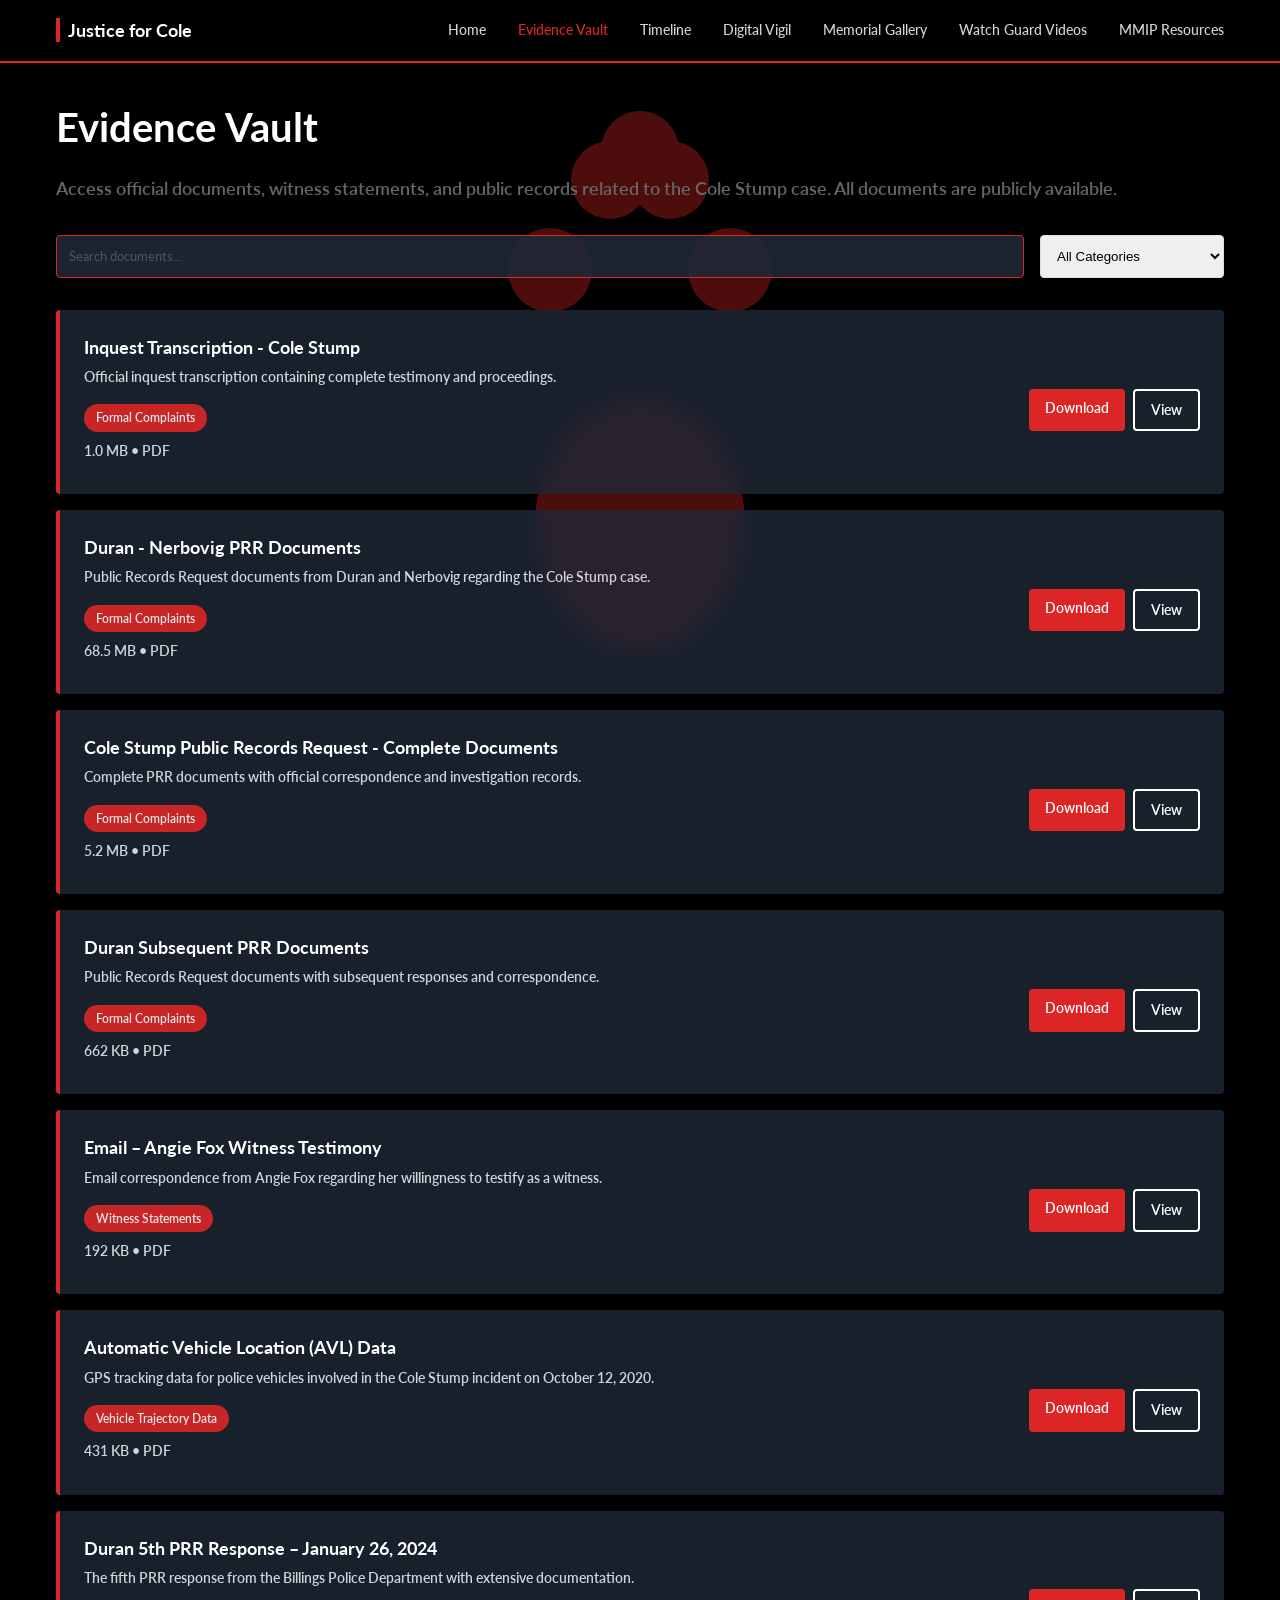
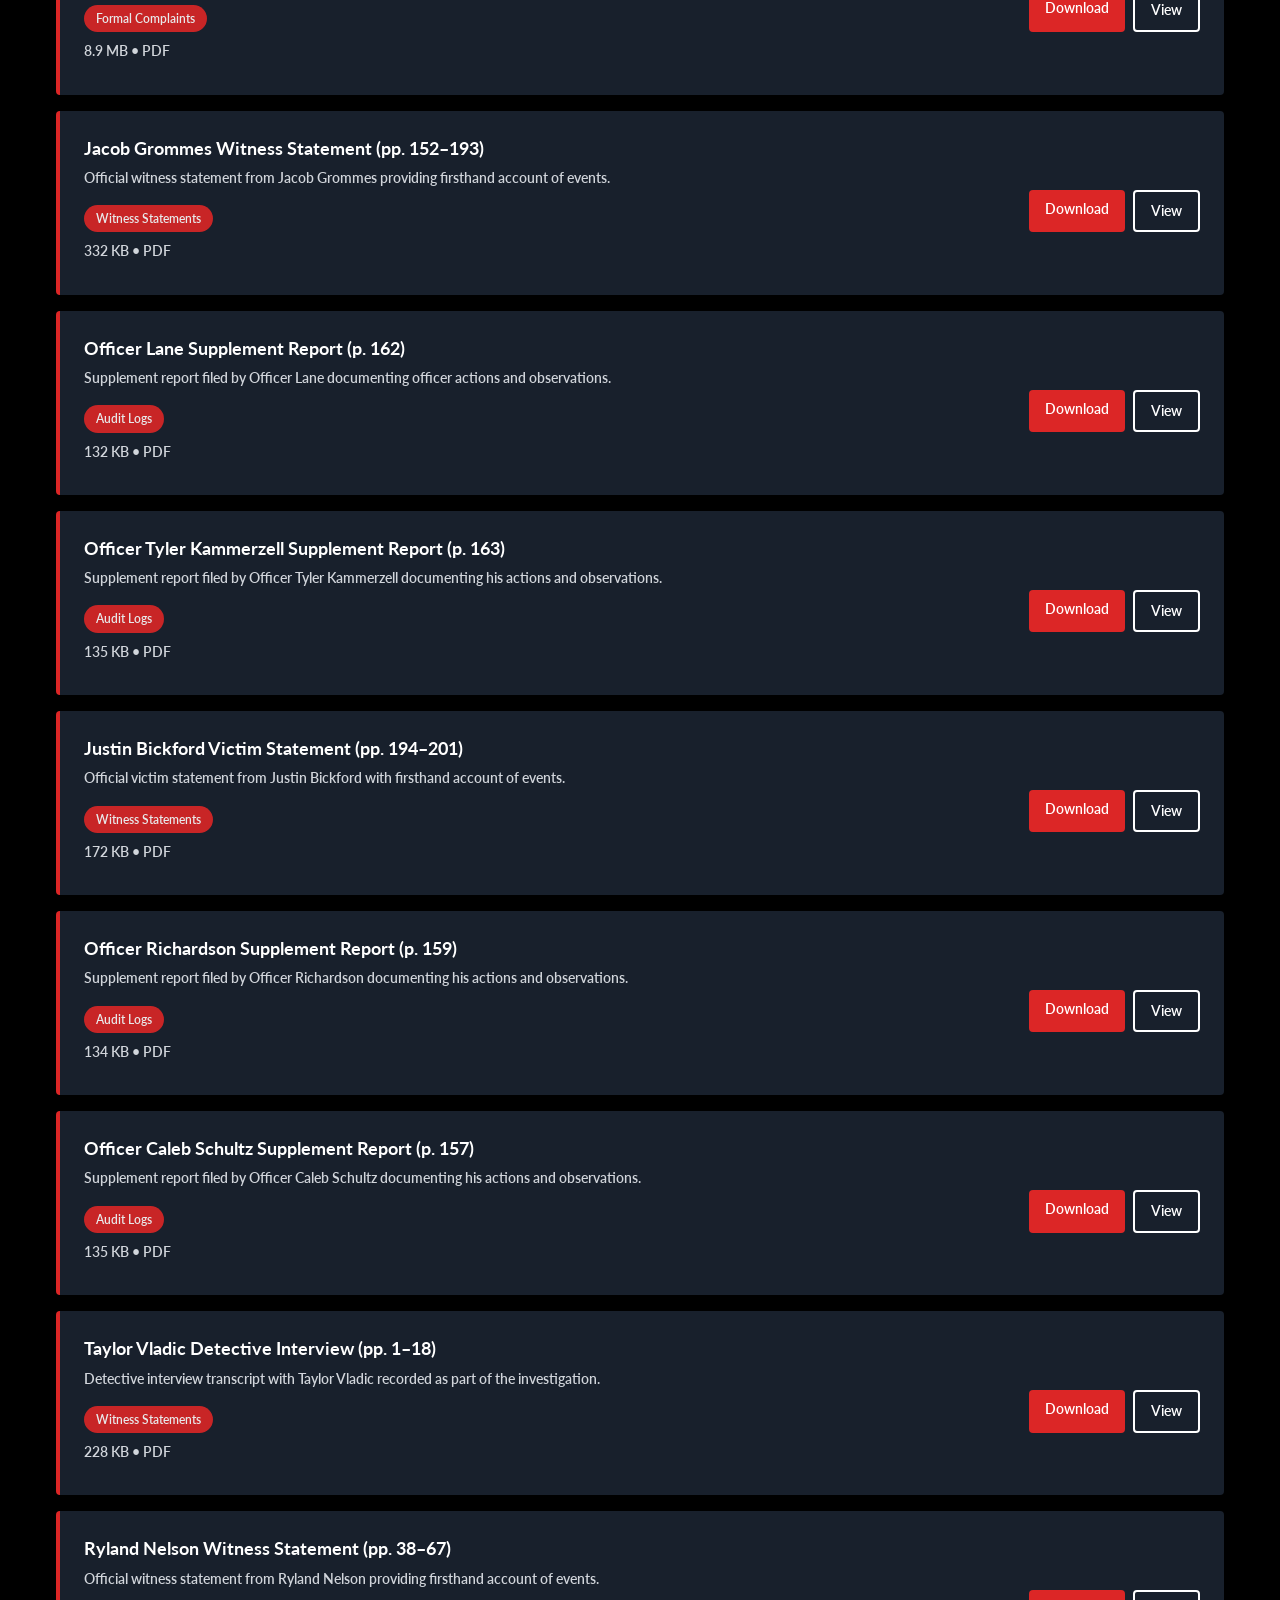
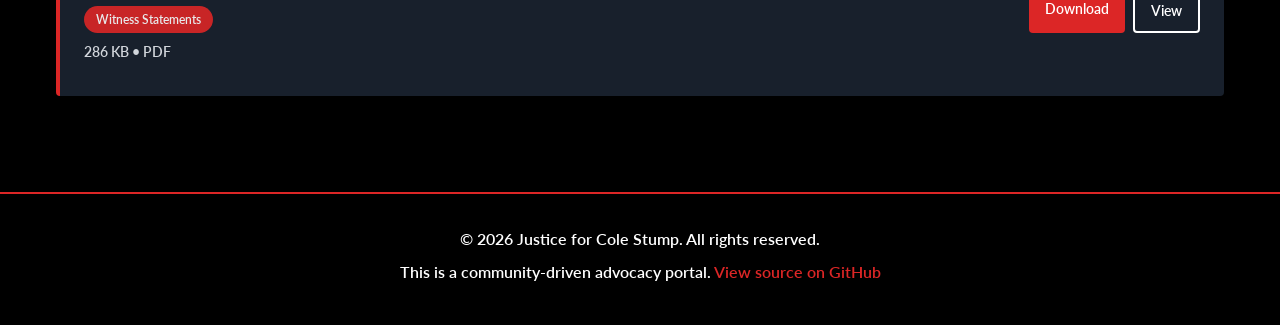
==== commit 51e09544: "Remove duplicate gallery items from evidence-vault.html" ====
--- a/evidence-vault.html
+++ b/evidence-vault.html
@@ -278,35 +278,6 @@
             <a href="documents/nelson-statement.pdf" class="btn btn-secondary btn-small">View</a>
           </div>
         </div>
-
-        <!-- New Evidence Item: Timeline Discrepancy -->
-        <div class="evidence-item">
-          <div class="evidence-info">
-            <h4>Timeline Discrepancy: Social Media Report vs. Alleged Shooting Time</h4>
-            <p>A screenshot of a public Facebook post by "The Big J Show" dated October 12 at 10:05 PM, advising the public to avoid the Rose Park Apartments area due to a heavy police and emergency responder presence.</p>
-            <span class="evidence-category">Media Evidence</span>
-            <p class="text-small text-gray" style="margin-top: 0.5rem;">Image: FB_IMG_1783001059383.jpg</p>
-          </div>
-          <div class="evidence-actions">
-            <a href="FB_IMG_1783001059383.jpg" target="_blank" class="btn btn-primary btn-small">View Image</a>
-            <a href="FB_IMG_1783001059383.jpg" download class="btn btn-secondary btn-small">Download</a>
-          </div>
-        </div>
-
-        <!-- New Evidence Item: Bike Pump / Wrench -->
-        <div class="evidence-item">
-          <div class="evidence-info">
-            <h4>Physical Evidence of Bike Pump Refuting Officer's Gun Assumption</h4>
-            <p>A close-up photograph of the crime scene showing Cole on the ground. A black portable bicycle pump is clearly visible, tucked into the front waistband and pocket of his jeans. An adjustable crescent wrench rests on the pavement near his right hand.</p>
-            <span class="evidence-category">Photographic Evidence</span>
-            <p class="text-small text-gray" style="margin-top: 0.5rem;">Image: Screenshot_20260702-081832_Photos.png</p>
-          </div>
-          <div class="evidence-actions">
-            <a href="Screenshot_20260702-081832_Photos.png" target="_blank" class="btn btn-primary btn-small">View Image</a>
-            <a href="Screenshot_20260702-081832_Photos.png" download class="btn btn-secondary btn-small">Download</a>
-          </div>
-        </div>
-
       </div>
     </section>
   </main>
